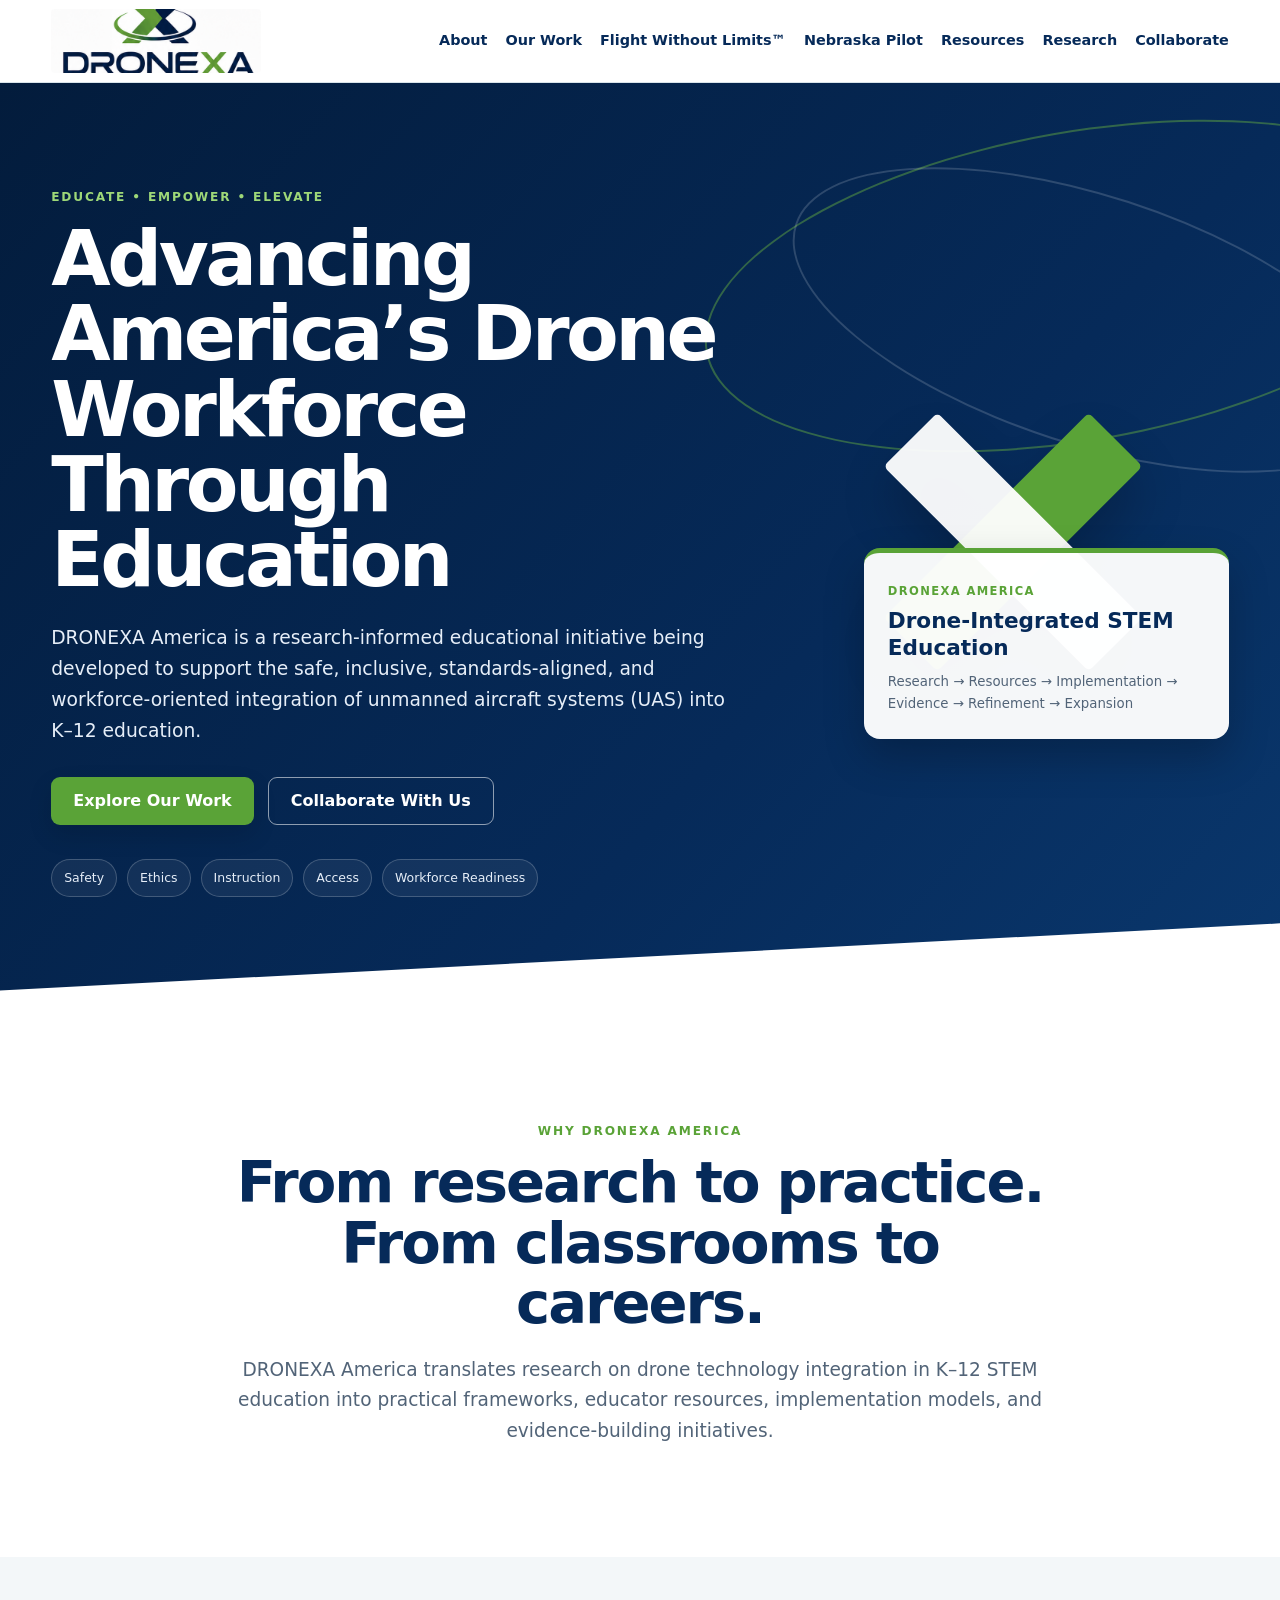
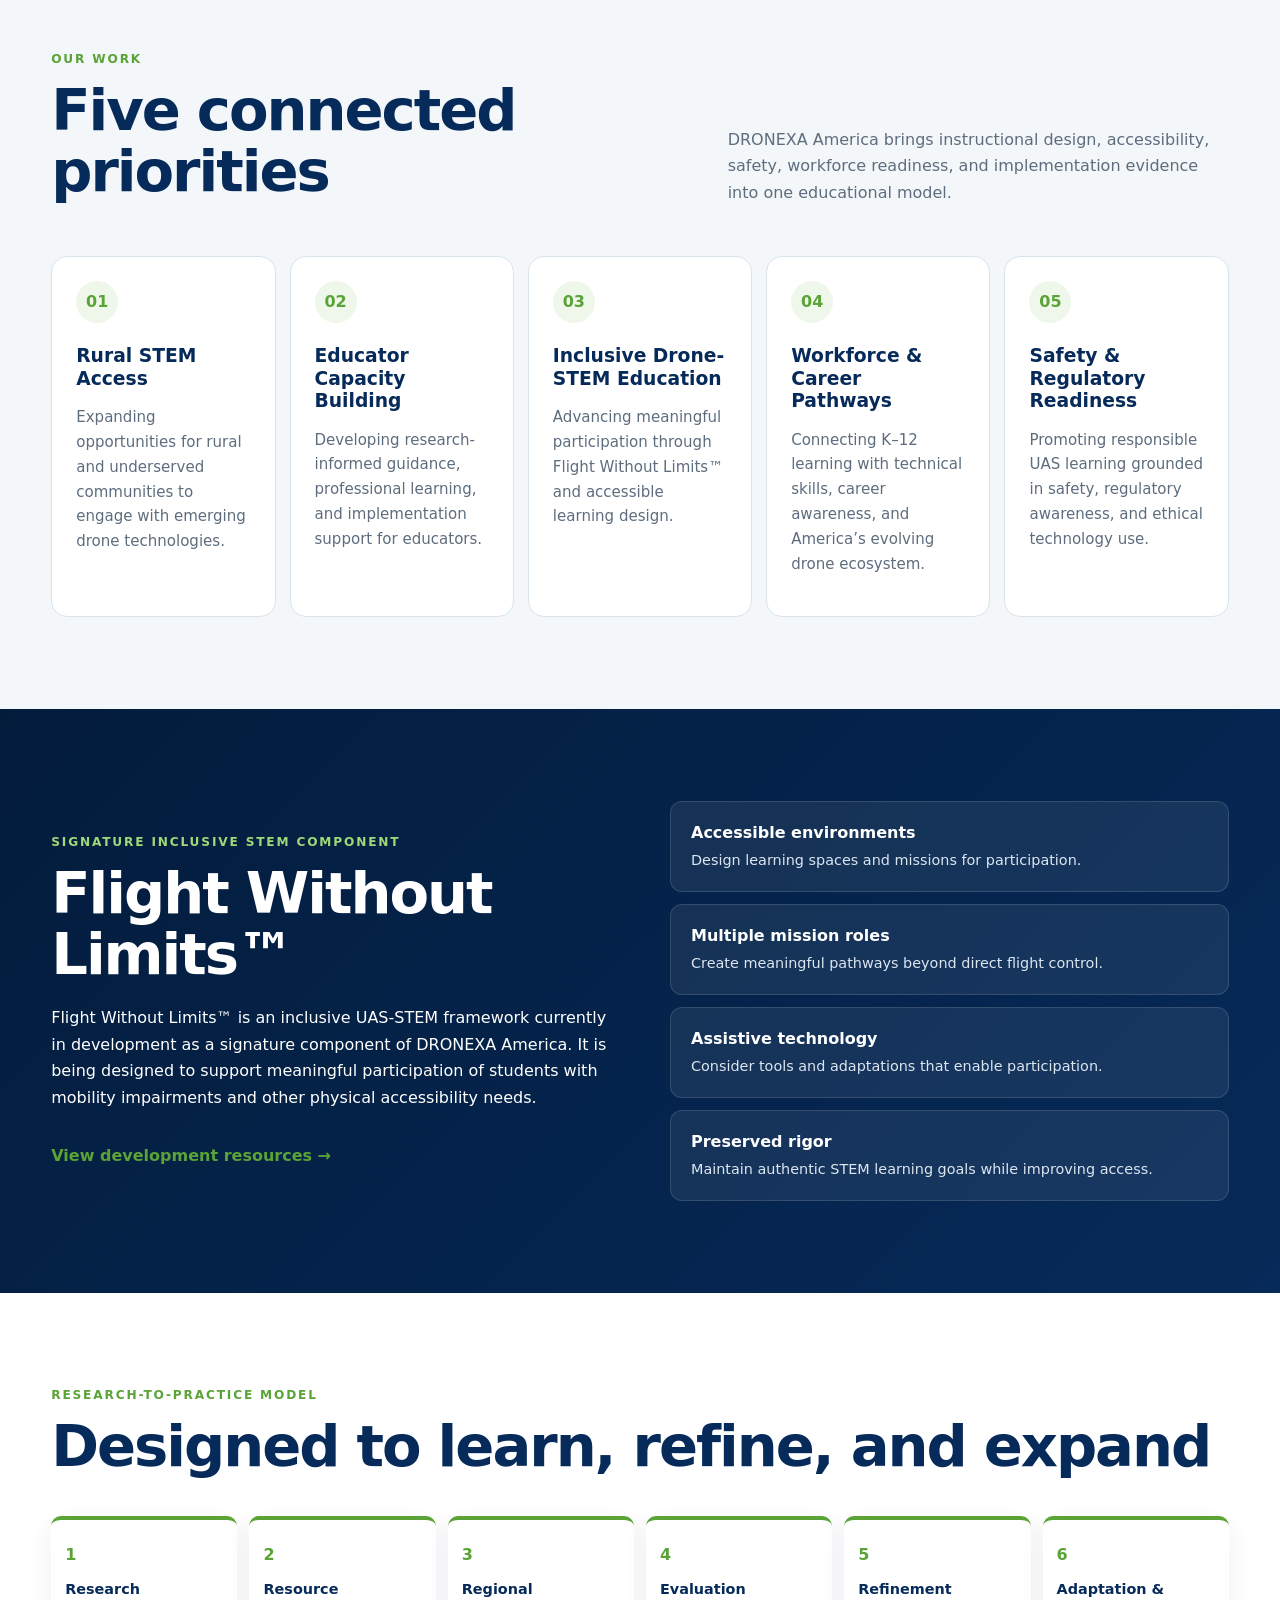
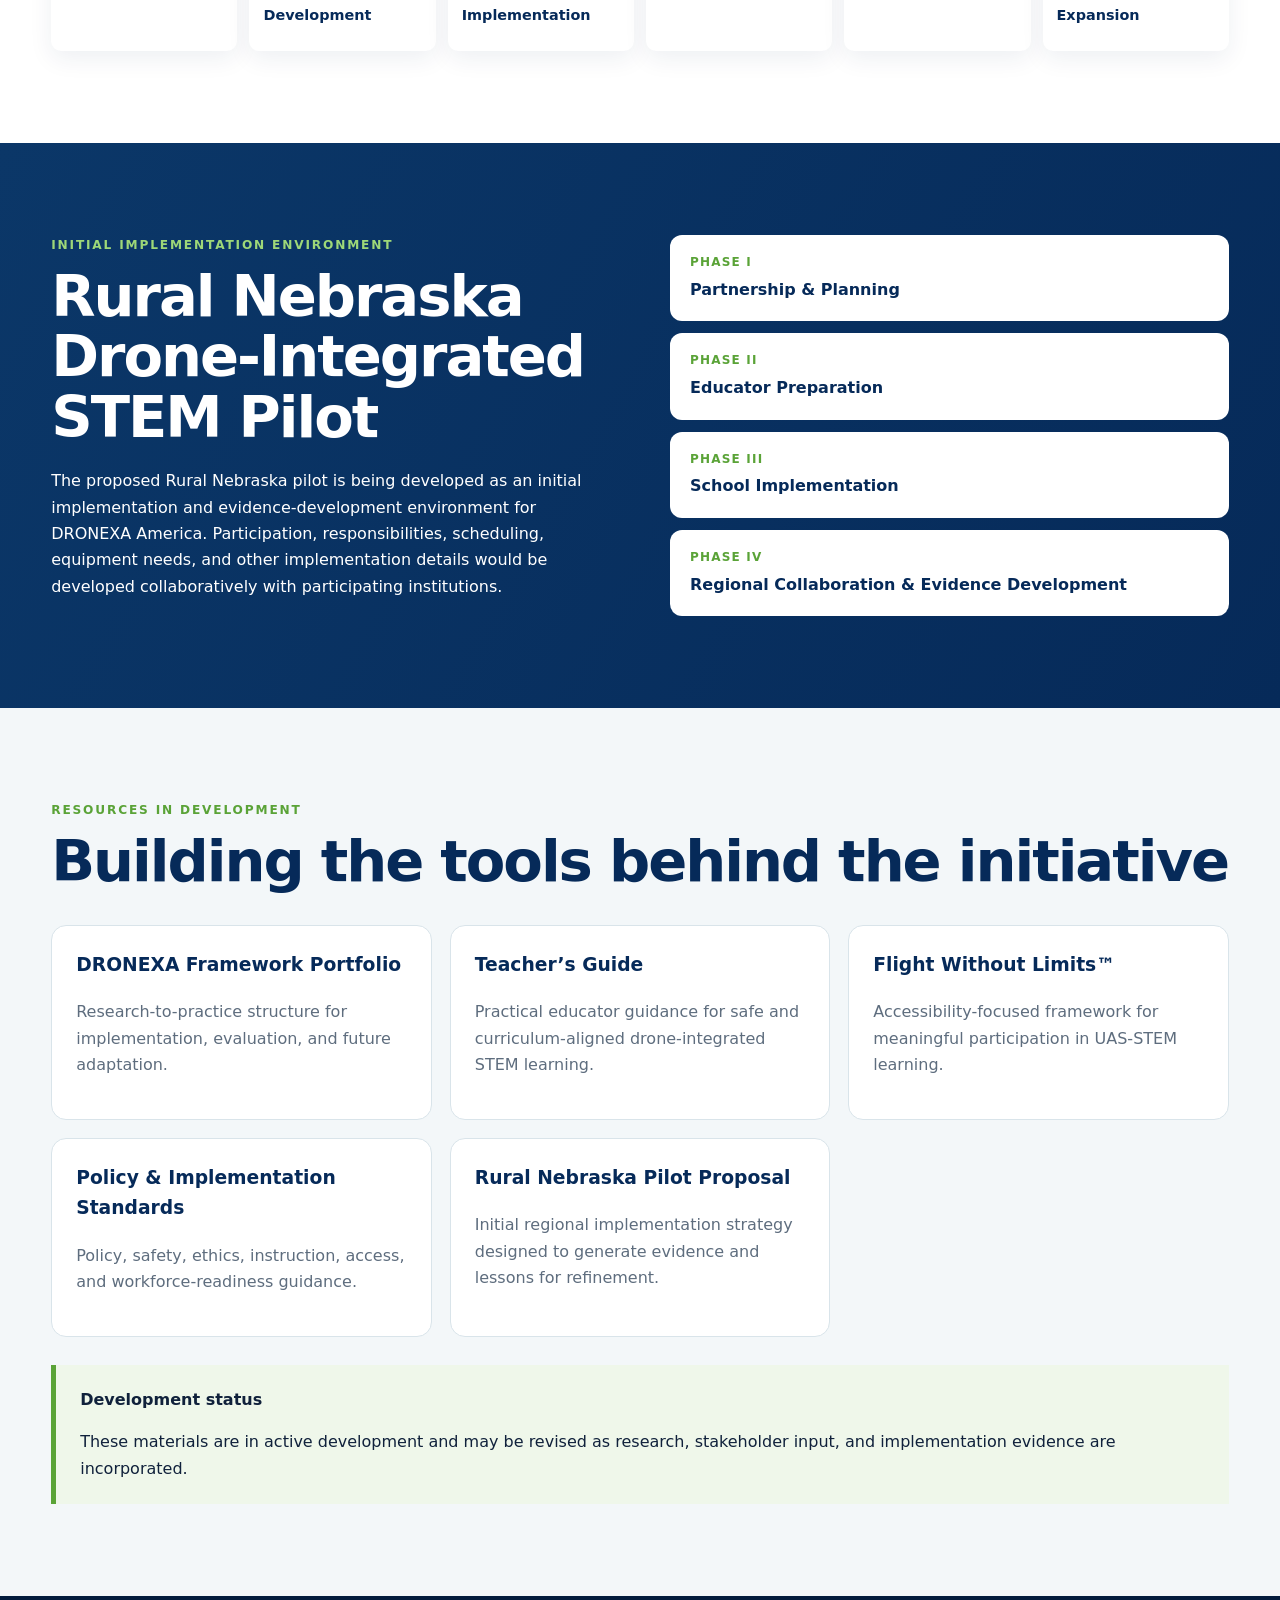
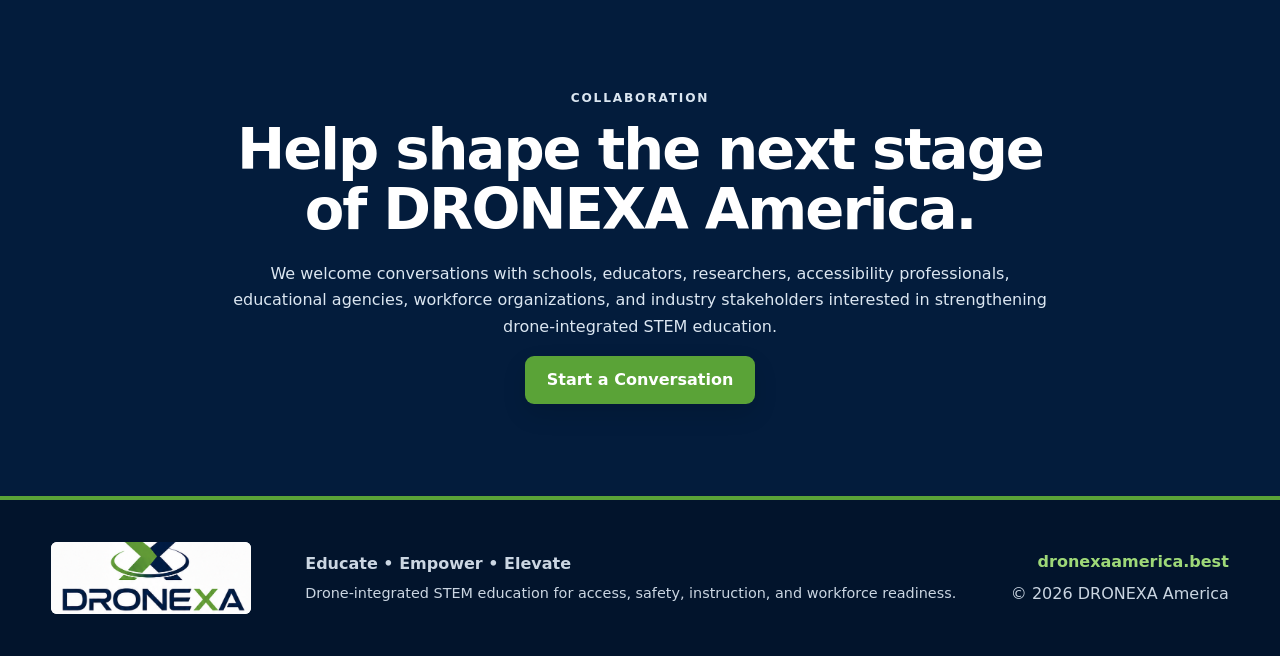
==== index.html @ 073898ad "Add files via upload" ====
<!doctype html>
<html lang="en">
<head>
  <meta charset="utf-8">
  <meta name="viewport" content="width=device-width, initial-scale=1">
  <title>DRONEXA America | Drone-Integrated STEM Education</title>
  <meta name="description" content="DRONEXA America is a research-informed educational initiative advancing safe, inclusive, standards-aligned and workforce-oriented drone integration in K–12 education.">
  <link rel="stylesheet" href="styles.css">
</head>
<body>
  <header class="site-header">
    <div class="container nav-wrap">
      <a class="brand" href="index.html" aria-label="DRONEXA America home">
        <img src="dronexa-logo.png" alt="DRONEXA America">
      </a>
      <button class="nav-toggle" aria-expanded="false" aria-controls="site-nav">Menu</button>
      <nav id="site-nav" class="site-nav" aria-label="Primary navigation">
        <a href="about.html">About</a>
        <a href="our-work.html">Our Work</a>
        <a href="flight-without-limits.html">Flight Without Limits™</a>
        <a href="rural-nebraska-pilot.html">Nebraska Pilot</a>
        <a href="resources.html">Resources</a>
        <a href="research.html">Research</a>
        <a href="#collaborate">Collaborate</a>
      </nav>
    </div>
  </header>

  <main>
    <section class="hero">
      <div class="hero-orbit orbit-one"></div>
      <div class="hero-orbit orbit-two"></div>
      <div class="container hero-grid">
        <div class="hero-copy">
          <p class="eyebrow">Educate • Empower • Elevate</p>
          <h1>Advancing America’s Drone Workforce Through Education</h1>
          <p class="lead">
            DRONEXA America is a research-informed educational initiative being developed to support
            the safe, inclusive, standards-aligned, and workforce-oriented integration of unmanned
            aircraft systems (UAS) into K–12 education.
          </p>
          <div class="actions">
            <a class="btn btn-primary" href="#work">Explore Our Work</a>
            <a class="btn btn-outline" href="#collaborate">Collaborate With Us</a>
          </div>
          <div class="hero-tags" aria-label="DRONEXA priorities">
            <span>Safety</span><span>Ethics</span><span>Instruction</span><span>Access</span><span>Workforce Readiness</span>
          </div>
        </div>
        <div class="hero-visual">
          <div class="x-mark" aria-hidden="true">
            <span class="x-green"></span>
            <span class="x-navy"></span>
          </div>
          <div class="hero-card">
            <span class="card-kicker">DRONEXA America</span>
            <strong>Drone-Integrated STEM Education</strong>
            <small>Research → Resources → Implementation → Evidence → Refinement → Expansion</small>
          </div>
        </div>
      </div>
      <div class="hero-cut"></div>
    </section>

    <section id="about" class="section intro">
      <div class="container narrow">
        <p class="eyebrow dark">Why DRONEXA America</p>
        <h2>From research to practice. From classrooms to careers.</h2>
        <p class="section-lead">
          DRONEXA America translates research on drone technology integration in K–12 STEM education
          into practical frameworks, educator resources, implementation models, and evidence-building initiatives.
        </p>
      </div>
    </section>

    <section id="work" class="section soft">
      <div class="container">
        <div class="section-head">
          <div>
            <p class="eyebrow dark">Our Work</p>
            <h2>Five connected priorities</h2>
          </div>
          <p>DRONEXA America brings instructional design, accessibility, safety, workforce readiness, and implementation evidence into one educational model.</p>
        </div>
        <div class="pillars">
          <article class="pillar"><span>01</span><h3>Rural STEM Access</h3><p>Expanding opportunities for rural and underserved communities to engage with emerging drone technologies.</p></article>
          <article class="pillar"><span>02</span><h3>Educator Capacity Building</h3><p>Developing research-informed guidance, professional learning, and implementation support for educators.</p></article>
          <article class="pillar"><span>03</span><h3>Inclusive Drone-STEM Education</h3><p>Advancing meaningful participation through Flight Without Limits™ and accessible learning design.</p></article>
          <article class="pillar"><span>04</span><h3>Workforce & Career Pathways</h3><p>Connecting K–12 learning with technical skills, career awareness, and America’s evolving drone ecosystem.</p></article>
          <article class="pillar"><span>05</span><h3>Safety & Regulatory Readiness</h3><p>Promoting responsible UAS learning grounded in safety, regulatory awareness, and ethical technology use.</p></article>
        </div>
      </div>
    </section>

    <section id="fwl" class="section fwl">
      <div class="container two-col">
        <div>
          <p class="eyebrow">Signature Inclusive STEM Component</p>
          <h2>Flight Without Limits™</h2>
          <p>
            Flight Without Limits™ is an inclusive UAS-STEM framework currently in development as a
            signature component of DRONEXA America. It is being designed to support meaningful participation
            of students with mobility impairments and other physical accessibility needs.
          </p>
          <a class="text-link" href="#resources">View development resources →</a>
        </div>
        <div class="fwl-panel">
          <div><b>Accessible environments</b><span>Design learning spaces and missions for participation.</span></div>
          <div><b>Multiple mission roles</b><span>Create meaningful pathways beyond direct flight control.</span></div>
          <div><b>Assistive technology</b><span>Consider tools and adaptations that enable participation.</span></div>
          <div><b>Preserved rigor</b><span>Maintain authentic STEM learning goals while improving access.</span></div>
        </div>
      </div>
    </section>

    <section id="research" class="section process">
      <div class="container">
        <p class="eyebrow dark">Research-to-Practice Model</p>
        <h2>Designed to learn, refine, and expand</h2>
        <div class="process-row">
          <div><span>1</span><b>Research</b></div>
          <div><span>2</span><b>Resource Development</b></div>
          <div><span>3</span><b>Regional Implementation</b></div>
          <div><span>4</span><b>Evaluation</b></div>
          <div><span>5</span><b>Refinement</b></div>
          <div><span>6</span><b>Adaptation & Expansion</b></div>
        </div>
      </div>
    </section>

    <section id="pilot" class="section pilot">
      <div class="container two-col">
        <div>
          <p class="eyebrow">Initial Implementation Environment</p>
          <h2>Rural Nebraska Drone-Integrated STEM Pilot</h2>
          <p>
            The proposed Rural Nebraska pilot is being developed as an initial implementation and evidence-development
            environment for DRONEXA America. Participation, responsibilities, scheduling, equipment needs, and other
            implementation details would be developed collaboratively with participating institutions.
          </p>
        </div>
        <ol class="phase-list">
          <li><span>Phase I</span>Partnership & Planning</li>
          <li><span>Phase II</span>Educator Preparation</li>
          <li><span>Phase III</span>School Implementation</li>
          <li><span>Phase IV</span>Regional Collaboration & Evidence Development</li>
        </ol>
      </div>
    </section>

    <section id="resources" class="section soft">
      <div class="container">
        <p class="eyebrow dark">Resources in Development</p>
        <h2>Building the tools behind the initiative</h2>
        <div class="resource-grid">
          <article><h3>DRONEXA Framework Portfolio</h3><p>Research-to-practice structure for implementation, evaluation, and future adaptation.</p></article>
          <article><h3>Teacher’s Guide</h3><p>Practical educator guidance for safe and curriculum-aligned drone-integrated STEM learning.</p></article>
          <article><h3>Flight Without Limits™</h3><p>Accessibility-focused framework for meaningful participation in UAS-STEM learning.</p></article>
          <article><h3>Policy & Implementation Standards</h3><p>Policy, safety, ethics, instruction, access, and workforce-readiness guidance.</p></article>
          <article><h3>Rural Nebraska Pilot Proposal</h3><p>Initial regional implementation strategy designed to generate evidence and lessons for refinement.</p></article>
        </div>
        <div class="notice">
          <strong>Development status</strong>
          <p>These materials are in active development and may be revised as research, stakeholder input, and implementation evidence are incorporated.</p>
        </div>
      </div>
    </section>

    <section id="collaborate" class="section collaborate">
      <div class="container narrow">
        <p class="eyebrow">Collaboration</p>
        <h2>Help shape the next stage of DRONEXA America.</h2>
        <p>
          We welcome conversations with schools, educators, researchers, accessibility professionals,
          educational agencies, workforce organizations, and industry stakeholders interested in strengthening
          drone-integrated STEM education.
        </p>
        <a class="btn btn-primary" href="mailto:contact@dronexaamerica.best">Start a Conversation</a>
      </div>
    </section>
  </main>

  <footer class="site-footer">
    <div class="container footer-grid">
      <div class="footer-brand">
        <img src="dronexa-logo.png" alt="DRONEXA America">
      </div>
      <div>
        <strong>Educate • Empower • Elevate</strong>
        <p>Drone-integrated STEM education for access, safety, instruction, and workforce readiness.</p>
      </div>
      <div class="footer-right">
        <a href="https://dronexaamerica.best">dronexaamerica.best</a>
        <span>© <span id="year"></span> DRONEXA America</span>
      </div>
    </div>
  </footer>

  <script src="script.js"></script>
</body>
</html>
---- styles.css ----
:root{
  --navy:#062a59;
  --navy-deep:#031c3c;
  --green:#5aa337;
  --green-bright:#69b23e;
  --white:#ffffff;
  --ink:#10213b;
  --muted:#f3f7f9;
  --soft-green:#eff7ea;
  --line:#d9e4ea;
}
*{box-sizing:border-box}
html{scroll-behavior:smooth}
body{margin:0;font-family:Inter,ui-sans-serif,system-ui,-apple-system,BlinkMacSystemFont,"Segoe UI",sans-serif;color:var(--ink);background:#fff;line-height:1.65}
img{max-width:100%;display:block}
a{color:inherit}
.container{width:min(1180px,92%);margin-inline:auto}
.narrow{width:min(820px,92%)}
.site-header{position:sticky;top:0;z-index:30;background:rgba(255,255,255,.96);border-bottom:1px solid var(--line);backdrop-filter:blur(14px)}
.nav-wrap{min-height:82px;display:flex;align-items:center;justify-content:space-between;gap:28px}
.brand img{width:210px;height:64px;object-fit:cover;object-position:50% 48%;border-radius:4px}
.site-nav{display:flex;align-items:center;gap:18px}
.site-nav a{text-decoration:none;font-weight:750;font-size:.9rem;color:var(--navy)}
.site-nav a:hover{color:var(--green)}
.nav-toggle{display:none}
.hero{position:relative;overflow:hidden;background:linear-gradient(132deg,var(--navy-deep),var(--navy) 62%,#0a386e);color:#fff;padding:104px 0 132px}
.hero-grid{display:grid;grid-template-columns:1.22fr .78fr;gap:70px;align-items:center;position:relative;z-index:3}
.hero h1{font-size:clamp(3rem,6vw,5.65rem);line-height:.98;letter-spacing:-.045em;margin:14px 0 26px;max-width:880px}
.lead{font-size:1.17rem;max-width:790px;color:#e6eef8}
.eyebrow{text-transform:uppercase;letter-spacing:.15em;font-size:.76rem;font-weight:900;color:#9ed878;margin:0 0 12px}
.eyebrow.dark{color:var(--green)}
.actions{display:flex;flex-wrap:wrap;gap:14px;margin-top:30px}
.btn{display:inline-flex;align-items:center;justify-content:center;min-height:48px;padding:0 22px;border-radius:9px;text-decoration:none;font-weight:850}
.btn-primary{background:var(--green);color:#fff;box-shadow:0 10px 24px rgba(0,0,0,.12)}
.btn-primary:hover{background:var(--green-bright)}
.btn-outline{border:1px solid rgba(255,255,255,.55);color:#fff}
.hero-tags{display:flex;gap:10px;flex-wrap:wrap;margin-top:34px}
.hero-tags span{border:1px solid rgba(255,255,255,.2);background:rgba(255,255,255,.06);border-radius:999px;padding:8px 12px;font-size:.78rem;color:#e6eef8}
.hero-visual{min-height:430px;display:grid;place-items:center;position:relative}
.x-mark{width:280px;height:280px;position:relative;filter:drop-shadow(0 28px 24px rgba(0,0,0,.2))}
.x-mark span{position:absolute;left:50%;top:50%;width:76px;height:290px;border-radius:5px;transform-origin:center}
.x-green{background:var(--green);transform:translate(-50%,-50%) rotate(45deg)}
.x-navy{background:#fff;opacity:.95;transform:translate(-50%,-50%) rotate(-45deg)}
.hero-card{position:absolute;bottom:18px;right:0;width:min(365px,90%);padding:24px;border-radius:16px;background:rgba(255,255,255,.96);color:var(--navy);box-shadow:0 18px 40px rgba(0,0,0,.22);border-top:5px solid var(--green)}
.hero-card strong{display:block;font-size:1.35rem;line-height:1.25;margin:5px 0 9px}
.hero-card small{display:block;color:#526478}
.card-kicker{font-size:.72rem;text-transform:uppercase;letter-spacing:.12em;font-weight:900;color:var(--green)}
.hero-orbit{position:absolute;border:2px solid rgba(105,178,62,.45);border-radius:50%;z-index:1}
.orbit-one{width:760px;height:310px;right:-180px;top:48px;transform:rotate(-10deg)}
.orbit-two{width:620px;height:250px;right:-120px;top:112px;transform:rotate(18deg);border-color:rgba(255,255,255,.16)}
.hero-cut{position:absolute;left:-5%;right:-5%;bottom:-78px;height:150px;background:#fff;transform:rotate(-3deg);z-index:2}
.section{padding:92px 0}
.intro{text-align:center}
.section h2{font-size:clamp(2.2rem,4.5vw,3.7rem);line-height:1.05;letter-spacing:-.035em;color:var(--navy);margin:10px 0 20px}
.section-lead{font-size:1.16rem;color:#526478}
.soft{background:var(--muted)}
.section-head{display:grid;grid-template-columns:1fr .8fr;gap:50px;align-items:end;margin-bottom:34px}
.section-head p:last-child{color:#5e6d7e}
.pillars{display:grid;grid-template-columns:repeat(5,1fr);gap:14px}
.pillar{background:#fff;border:1px solid var(--line);border-radius:16px;padding:24px;min-height:300px}
.pillar span{display:inline-grid;place-items:center;width:42px;height:42px;border-radius:50%;background:var(--soft-green);color:var(--green);font-weight:900}
.pillar h3{color:var(--navy);line-height:1.2;margin:22px 0 10px}
.pillar p{font-size:.94rem;color:#5e6d7e}
.fwl{background:linear-gradient(135deg,var(--navy-deep),var(--navy));color:#fff}
.fwl h2,.pilot h2,.collaborate h2{color:#fff}
.two-col{display:grid;grid-template-columns:1fr 1fr;gap:60px;align-items:center}
.text-link{color:#9ed878;font-weight:850;text-decoration:none}
.fwl-panel{display:grid;gap:12px}
.fwl-panel div{padding:18px 20px;background:rgba(255,255,255,.07);border:1px solid rgba(255,255,255,.13);border-radius:12px}
.fwl-panel b,.fwl-panel span{display:block}
.fwl-panel span{font-size:.9rem;color:#dbe6f1;margin-top:3px}
.process-row{display:grid;grid-template-columns:repeat(6,1fr);gap:12px;margin-top:38px}
.process-row div{position:relative;padding:22px 14px;border-top:4px solid var(--green);background:#fff;border-radius:10px;box-shadow:0 8px 24px rgba(6,42,89,.07)}
.process-row span{display:block;color:var(--green);font-weight:900;margin-bottom:8px}
.process-row b{font-size:.9rem;color:var(--navy)}
.pilot{background:linear-gradient(120deg,#0b3768,#062a59);color:#fff}
.phase-list{margin:0;padding:0;list-style:none;display:grid;gap:12px}
.phase-list li{background:#fff;color:var(--navy);border-radius:12px;padding:18px 20px;font-weight:800}
.phase-list span{display:block;color:var(--green);font-size:.75rem;text-transform:uppercase;letter-spacing:.1em;margin-bottom:4px}
.resource-grid{display:grid;grid-template-columns:repeat(3,1fr);gap:18px;margin-top:32px}
.resource-grid article{background:#fff;border:1px solid var(--line);border-radius:15px;padding:24px}
.resource-grid h3{color:var(--navy);margin-top:0}
.resource-grid p{color:#5e6d7e}
.notice{margin-top:28px;padding:22px 24px;border-left:5px solid var(--green);background:var(--soft-green)}
.notice p{margin-bottom:0}
.collaborate{text-align:center;background:var(--navy-deep);color:#fff}
.collaborate p{color:#dbe6f1}
.site-footer{padding:42px 0;background:#02142c;color:#cbd6e2;border-top:4px solid var(--green)}
.footer-grid{display:grid;grid-template-columns:220px 1fr auto;gap:34px;align-items:center}
.footer-brand img{width:200px;height:72px;object-fit:cover;object-position:50% 48%;background:#fff;border-radius:6px}
.footer-grid p{margin:5px 0 0;font-size:.9rem}
.footer-right{display:flex;flex-direction:column;gap:5px;text-align:right}
.footer-right a{color:#9ed878;font-weight:800;text-decoration:none}
@media (max-width:1000px){
  .pillars{grid-template-columns:repeat(2,1fr)}
  .process-row{grid-template-columns:repeat(3,1fr)}
  .resource-grid{grid-template-columns:repeat(2,1fr)}
  .site-nav{gap:12px}
  .site-nav a{font-size:.82rem}
}
@media (max-width:850px){
  .nav-toggle{display:block;background:transparent;border:1px solid var(--line);border-radius:8px;padding:9px 12px;font-weight:800;color:var(--navy)}
  .site-nav{display:none;position:absolute;left:0;right:0;top:82px;background:#fff;padding:20px 4%;flex-direction:column;align-items:flex-start;border-bottom:1px solid var(--line)}
  .site-nav.open{display:flex}
  .hero-grid,.two-col,.section-head{grid-template-columns:1fr}
  .hero-visual{min-height:320px}
  .hero{padding-top:72px}
  .footer-grid{grid-template-columns:1fr;text-align:left}
  .footer-right{text-align:left}
}
@media (max-width:600px){
  .brand img{width:170px;height:54px}
  .hero h1{font-size:2.9rem}
  .pillars,.resource-grid,.process-row{grid-template-columns:1fr}
  .hero-tags span{font-size:.72rem}
  .section{padding:70px 0}
}

.about-hero{padding-top:92px;padding-bottom:120px}
.about-hero .narrow{position:relative;z-index:3}
.about-hero h1{max-width:980px}
[aria-current="page"]{color:var(--green)!important}
.two-card-grid{grid-template-columns:repeat(2,1fr)}
@media (max-width:700px){.two-card-grid{grid-template-columns:1fr}}

.work-grid{display:grid;grid-template-columns:repeat(2,1fr);gap:20px;margin-top:34px}
.work-card{background:#fff;border:1px solid var(--line);border-radius:16px;padding:28px;position:relative;overflow:hidden}
.work-card::after{content:"";position:absolute;right:-30px;bottom:-45px;width:120px;height:120px;border:18px solid var(--soft-green);border-radius:50%}
.work-number{display:inline-grid;place-items:center;width:44px;height:44px;border-radius:50%;background:var(--navy);color:#fff;font-weight:900;position:relative;z-index:1}
.work-card h3{color:var(--navy);font-size:1.28rem;margin:20px 0 10px;position:relative;z-index:1}
.work-card p{color:#5e6d7e;position:relative;z-index:1}
.status-label{font-size:.78rem;font-weight:850;color:var(--green)!important;text-transform:uppercase;letter-spacing:.06em;margin-top:18px}
@media (max-width:760px){.work-grid{grid-template-columns:1fr}}

.principle-grid{display:grid;grid-template-columns:repeat(4,1fr);gap:16px;margin-top:34px}
.principle-grid article{background:#fff;border:1px solid var(--line);border-radius:15px;padding:23px}
.principle-grid span,.evaluation-grid span{display:inline-grid;place-items:center;width:40px;height:40px;border-radius:50%;background:var(--soft-green);color:var(--green);font-weight:900}
.principle-grid h3,.evaluation-grid h3{color:var(--navy);margin:18px 0 8px;line-height:1.2}
.principle-grid p,.evaluation-grid p{color:#5e6d7e;font-size:.92rem}
.role-grid{display:grid;grid-template-columns:repeat(3,1fr);gap:12px;margin-top:30px}
.role-grid div{padding:18px;border:1px solid var(--line);border-radius:12px;background:#fff;font-weight:800;color:var(--navy);text-align:center}
.access-grid{display:grid;grid-template-columns:repeat(4,1fr);gap:14px;margin-top:30px}
.access-grid article{padding:22px;border:1px solid rgba(255,255,255,.14);background:rgba(255,255,255,.07);border-radius:14px}
.access-grid h3{margin-top:0;color:#fff;font-size:1.05rem}
.access-grid p{color:#dbe6f1;font-size:.9rem}
.implementation-flow{display:grid;grid-template-columns:repeat(7,1fr);gap:10px;margin-top:32px}
.implementation-flow div{padding:18px 12px;background:#fff;border-radius:12px;border-top:4px solid var(--green);box-shadow:0 8px 22px rgba(6,42,89,.06)}
.implementation-flow span{display:block;color:var(--green);font-weight:900;margin-bottom:8px}
.implementation-flow b{font-size:.82rem;color:var(--navy)}
.light-panel div{background:#fff!important;border:1px solid var(--line)!important}
.light-panel b{color:var(--navy)}
.light-panel span{color:#5e6d7e}
.mission-cycle{display:flex;flex-wrap:wrap;gap:10px;margin-top:30px}
.mission-cycle span{padding:12px 16px;border-radius:999px;background:#fff;border:1px solid var(--line);font-weight:800;color:var(--navy)}
.evaluation-grid{display:grid;grid-template-columns:repeat(3,1fr);gap:16px;margin-top:30px}
.evaluation-grid article{padding:24px;background:#fff;border:1px solid var(--line);border-radius:14px}
@media (max-width:1050px){
  .principle-grid,.access-grid{grid-template-columns:repeat(2,1fr)}
  .implementation-flow{grid-template-columns:repeat(4,1fr)}
}
@media (max-width:700px){
  .principle-grid,.access-grid,.role-grid,.evaluation-grid,.implementation-flow{grid-template-columns:1fr}
}

.pilot-phase-grid{display:grid;grid-template-columns:repeat(4,1fr);gap:16px;margin-top:32px}
.pilot-phase-grid article{background:rgba(255,255,255,.08);border:1px solid rgba(255,255,255,.15);border-radius:15px;padding:24px}
.pilot-phase-grid span{display:inline-block;color:#a7d57c;font-weight:900;text-transform:uppercase;letter-spacing:.06em;font-size:.78rem}
.pilot-phase-grid h3{color:#fff;margin:14px 0 9px}
.pilot-phase-grid p{color:#dbe6f1;font-size:.92rem}
.capacity-grid{display:grid;grid-template-columns:repeat(4,1fr);gap:16px;margin-top:30px}
.capacity-grid article{background:#fff;border:1px solid var(--line);border-radius:14px;padding:24px;border-top:4px solid var(--green)}
.capacity-grid h3{color:var(--navy);margin-top:0}
.capacity-grid p{color:#5e6d7e;font-size:.92rem}
@media (max-width:950px){.pilot-phase-grid,.capacity-grid{grid-template-columns:repeat(2,1fr)}}
@media (max-width:650px){.pilot-phase-grid,.capacity-grid{grid-template-columns:1fr}}

.resource-library-grid{display:grid;grid-template-columns:repeat(2,1fr);gap:18px;margin-top:32px}
.resource-library-card{background:#fff;border:1px solid var(--line);border-radius:16px;padding:28px;position:relative}
.resource-library-card.featured-resource{border-top:5px solid var(--green)}
.resource-type{display:inline-block;font-size:.72rem;font-weight:900;text-transform:uppercase;letter-spacing:.07em;color:var(--green);margin-bottom:14px}
.resource-library-card h3{color:var(--navy);font-size:1.25rem;margin:0 0 11px}
.resource-library-card p{color:#5e6d7e}
.resource-meta{display:flex;gap:10px;align-items:center;border-top:1px solid var(--line);padding-top:15px;margin-top:18px;font-size:.82rem}
.resource-meta b{color:var(--navy)}
.resource-meta span{color:var(--green);font-weight:800}
.text-link{display:inline-block;margin-top:16px;color:var(--green);font-weight:850;text-decoration:none}
.text-link:hover{text-decoration:underline}
@media (max-width:760px){.resource-library-grid{grid-template-columns:1fr}}

.research-question-grid{display:grid;grid-template-columns:repeat(3,1fr);gap:16px;margin-top:32px}
.research-question-grid article,.foundation-grid article{background:#fff;border:1px solid var(--line);border-radius:15px;padding:24px}
.research-question-grid span{display:inline-grid;place-items:center;width:40px;height:40px;border-radius:50%;background:var(--soft-green);color:var(--green);font-weight:900}
.research-question-grid h3,.foundation-grid h3{color:var(--navy);margin:17px 0 8px}
.research-question-grid p,.foundation-grid p{color:#5e6d7e;font-size:.92rem}
.research-translation{display:grid;grid-template-columns:1fr auto 1fr auto 1fr;gap:16px;align-items:stretch;margin-top:32px}
.research-translation article{background:#fff;border:1px solid var(--line);border-radius:15px;padding:26px}
.research-translation b{color:var(--navy);font-size:1.08rem}
.research-translation p{color:#5e6d7e}
.translation-arrow{display:grid;place-items:center;color:var(--green);font-size:2rem;font-weight:900}
.foundation-grid{display:grid;grid-template-columns:repeat(3,1fr);gap:16px;margin-top:30px}
@media (max-width:850px){
 .research-question-grid,.foundation-grid{grid-template-columns:repeat(2,1fr)}
 .research-translation{grid-template-columns:1fr}
 .translation-arrow{transform:rotate(90deg)}
}
@media (max-width:600px){.research-question-grid,.foundation-grid{grid-template-columns:1fr}}
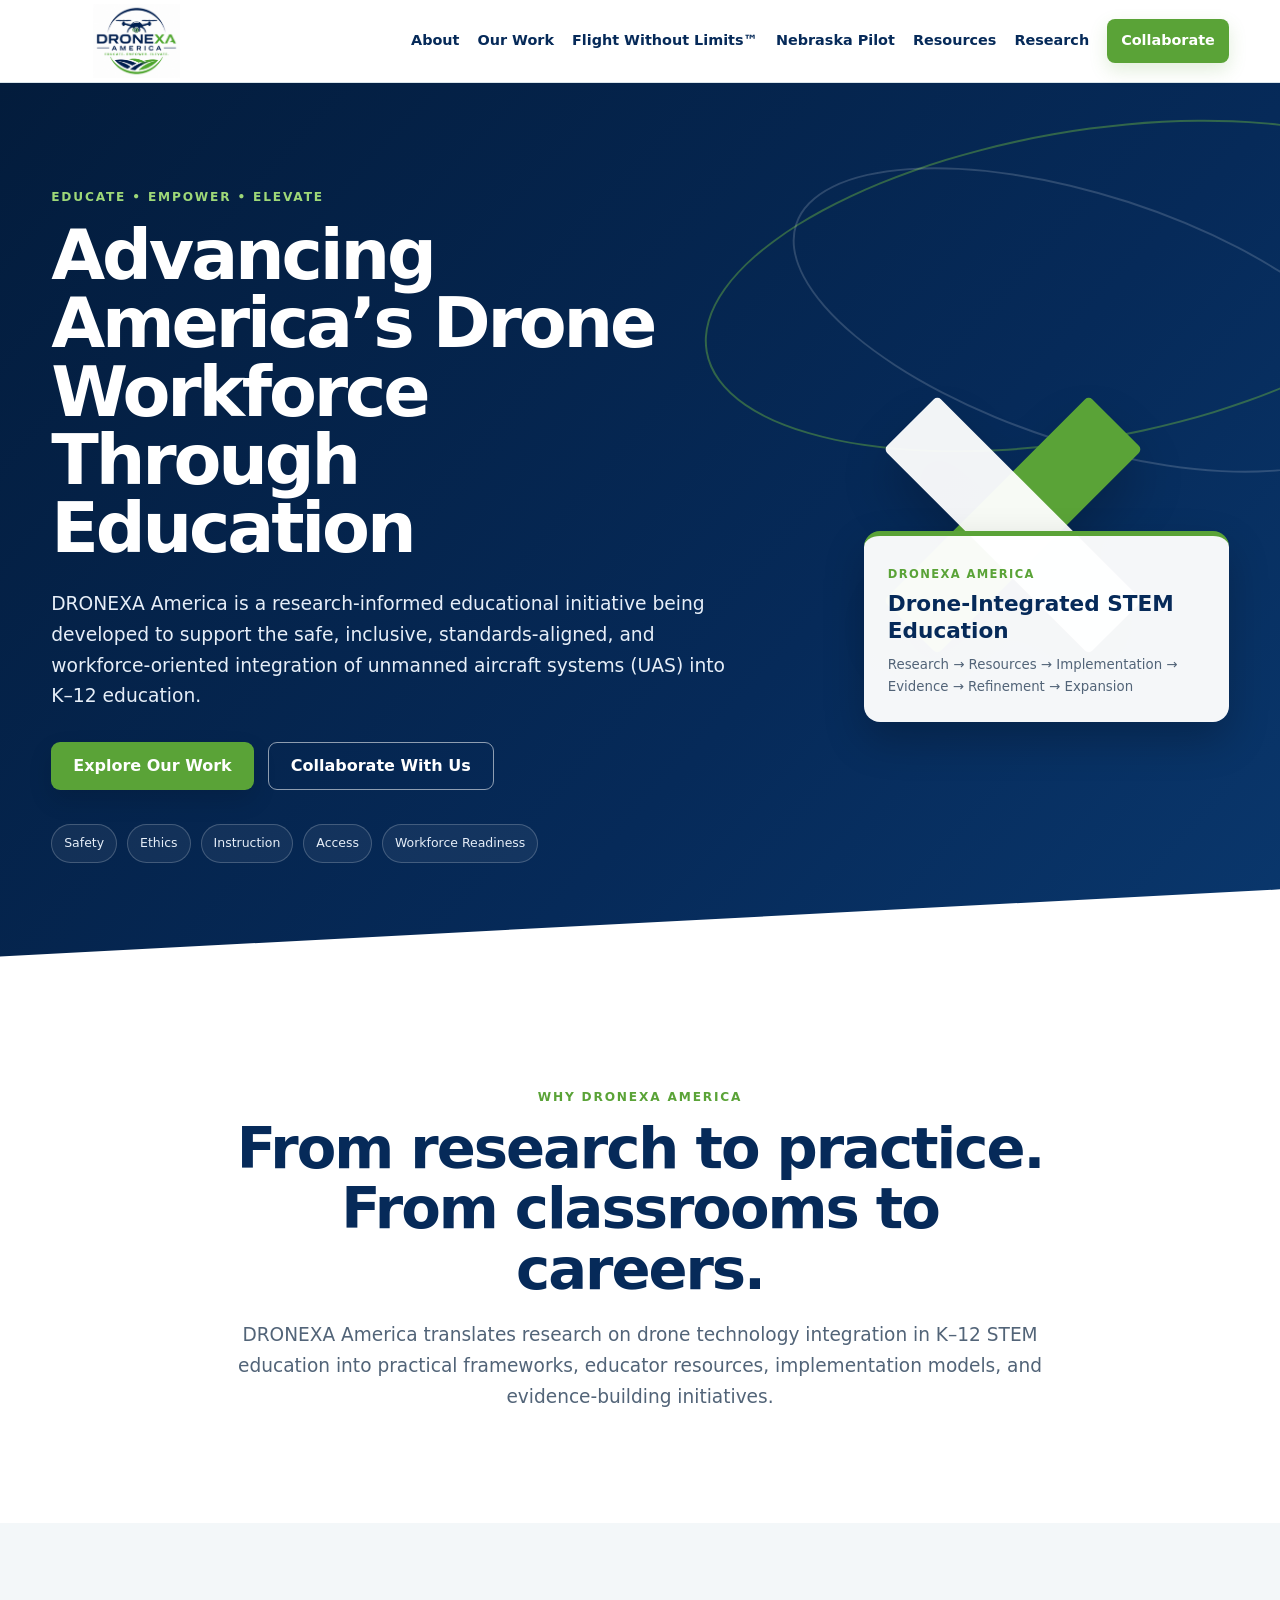
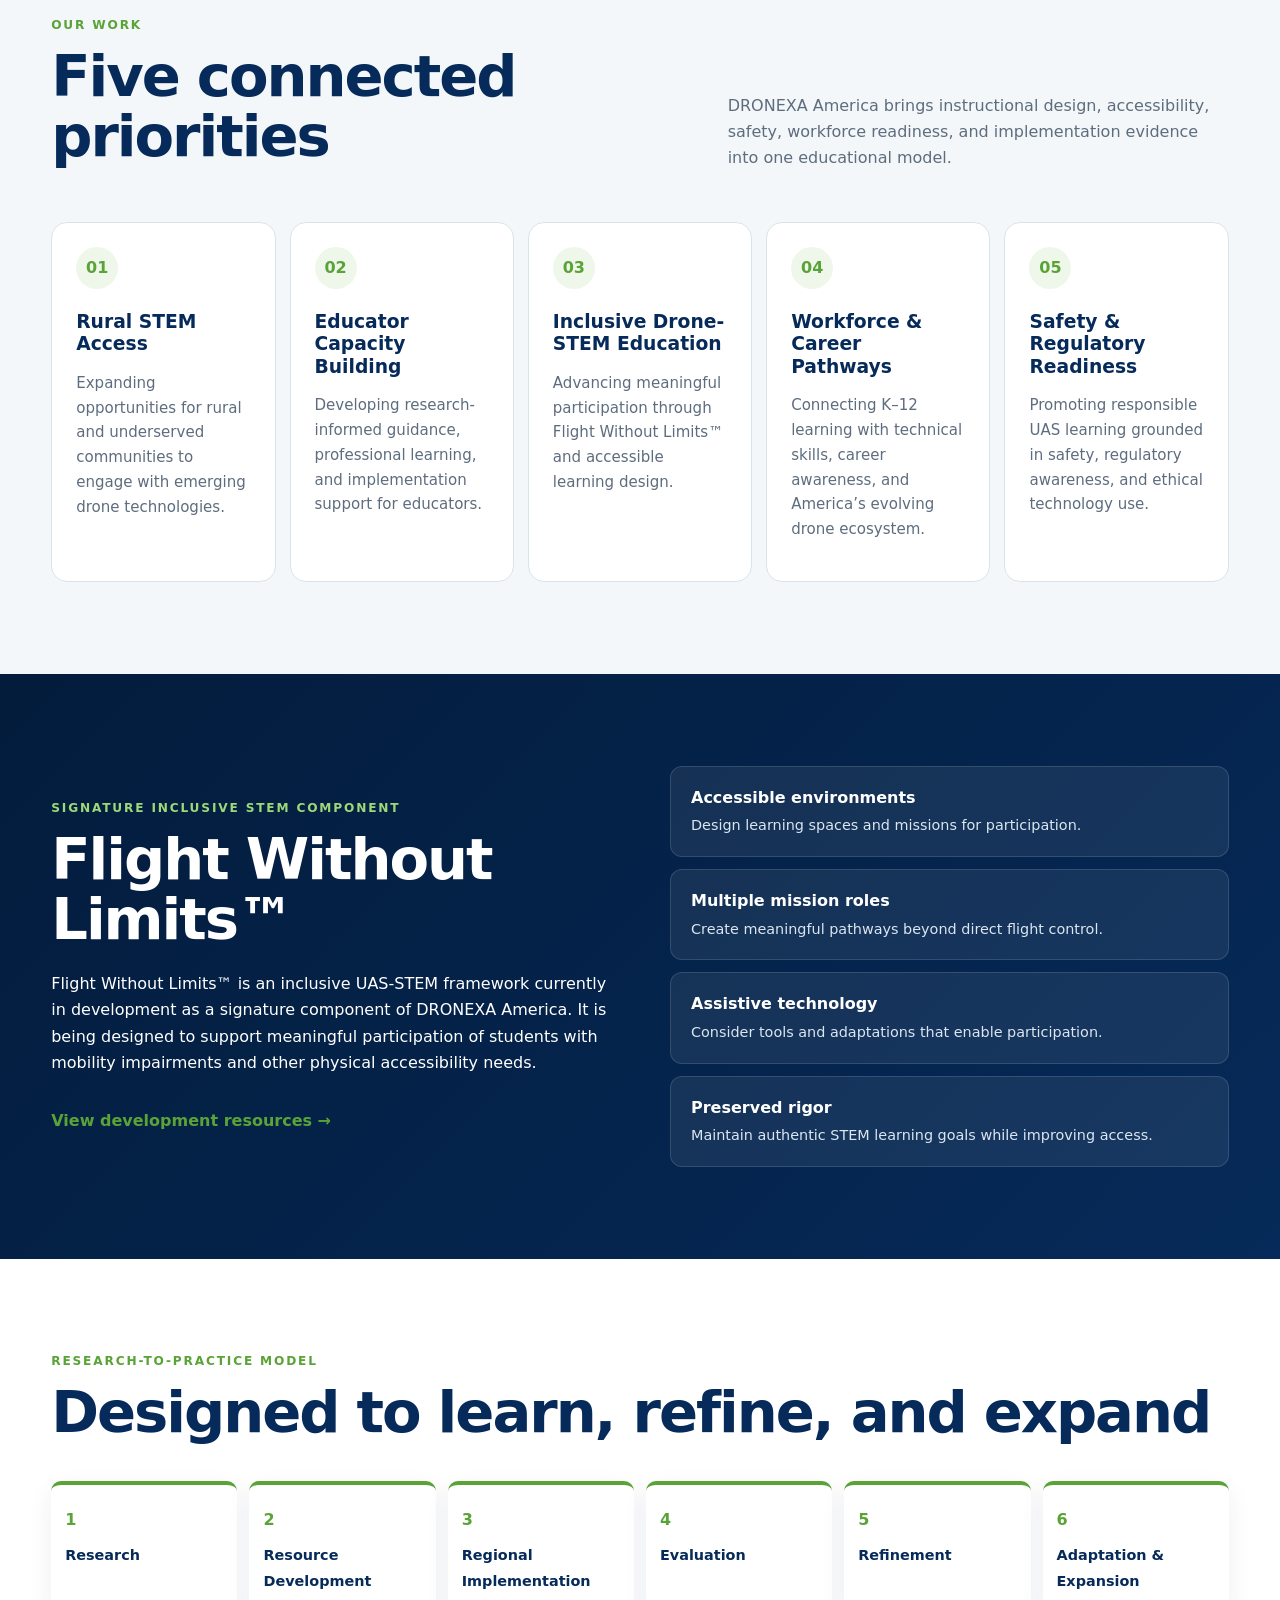
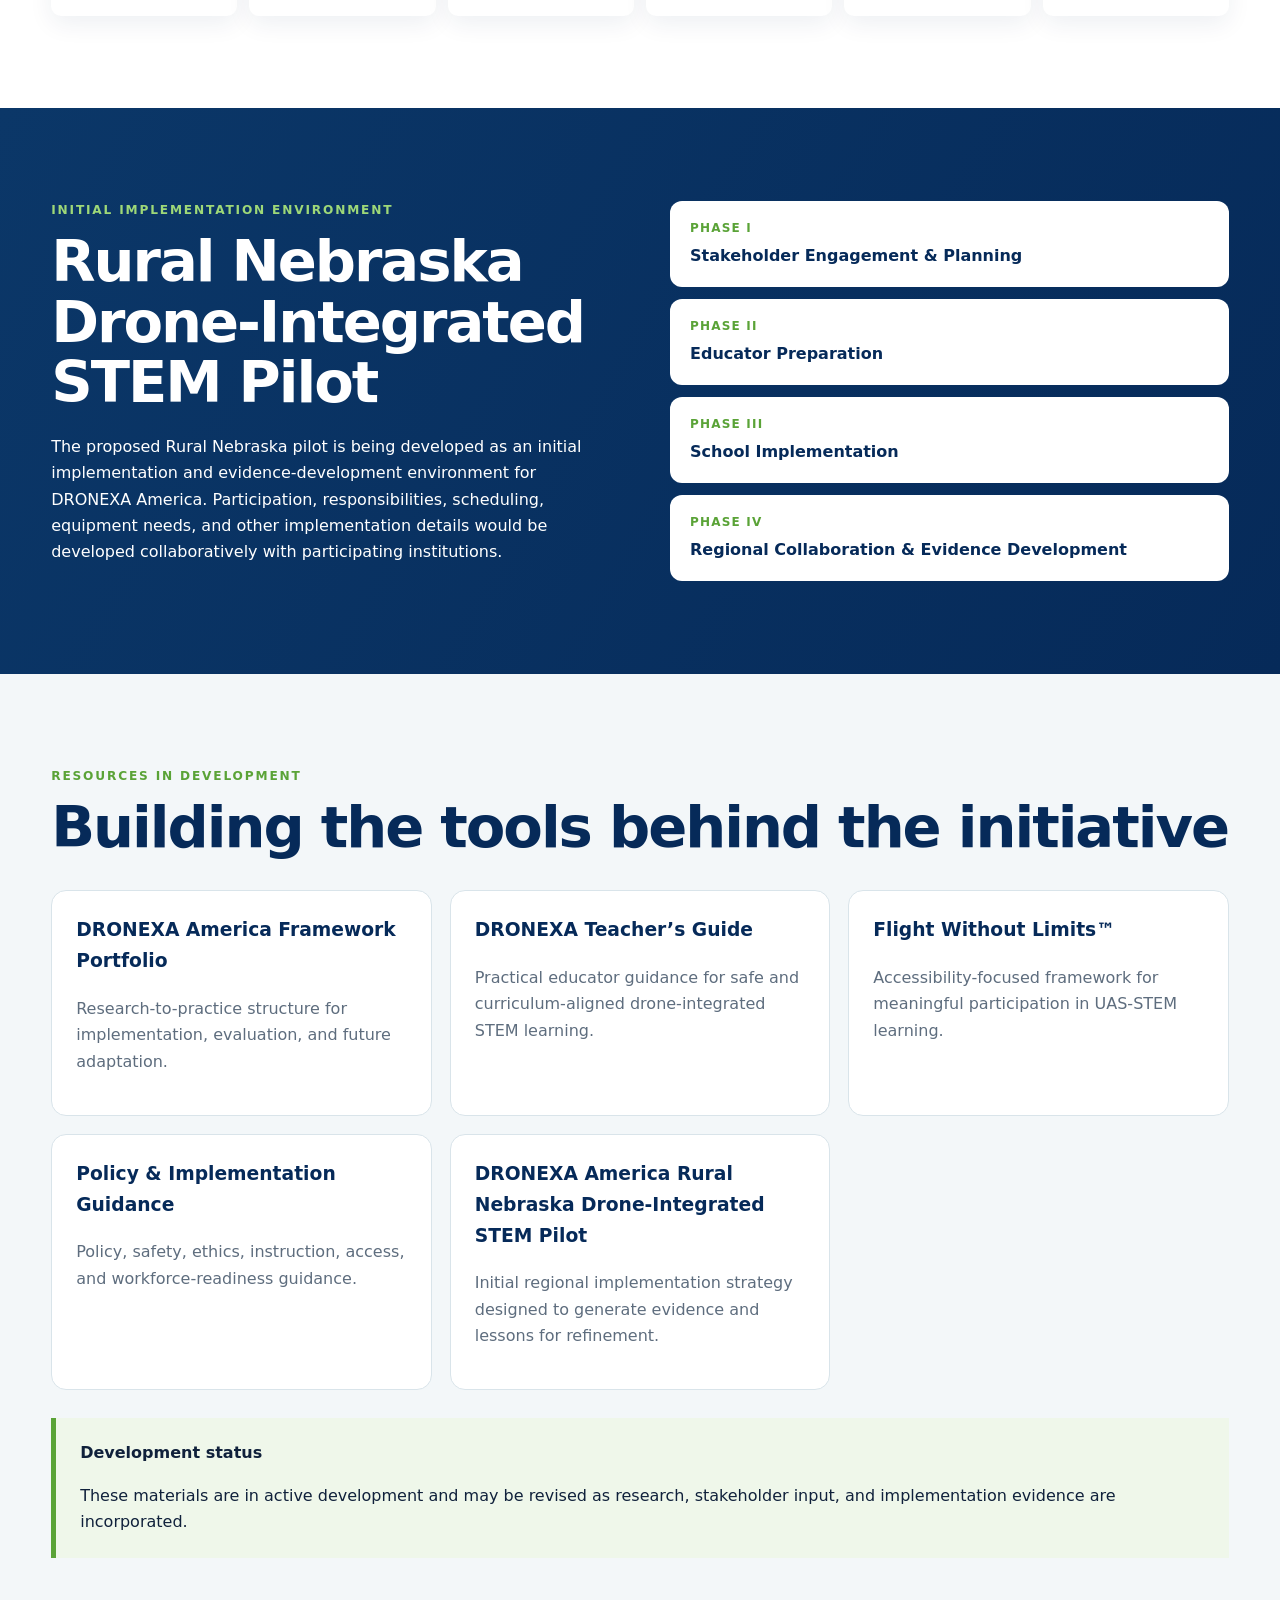
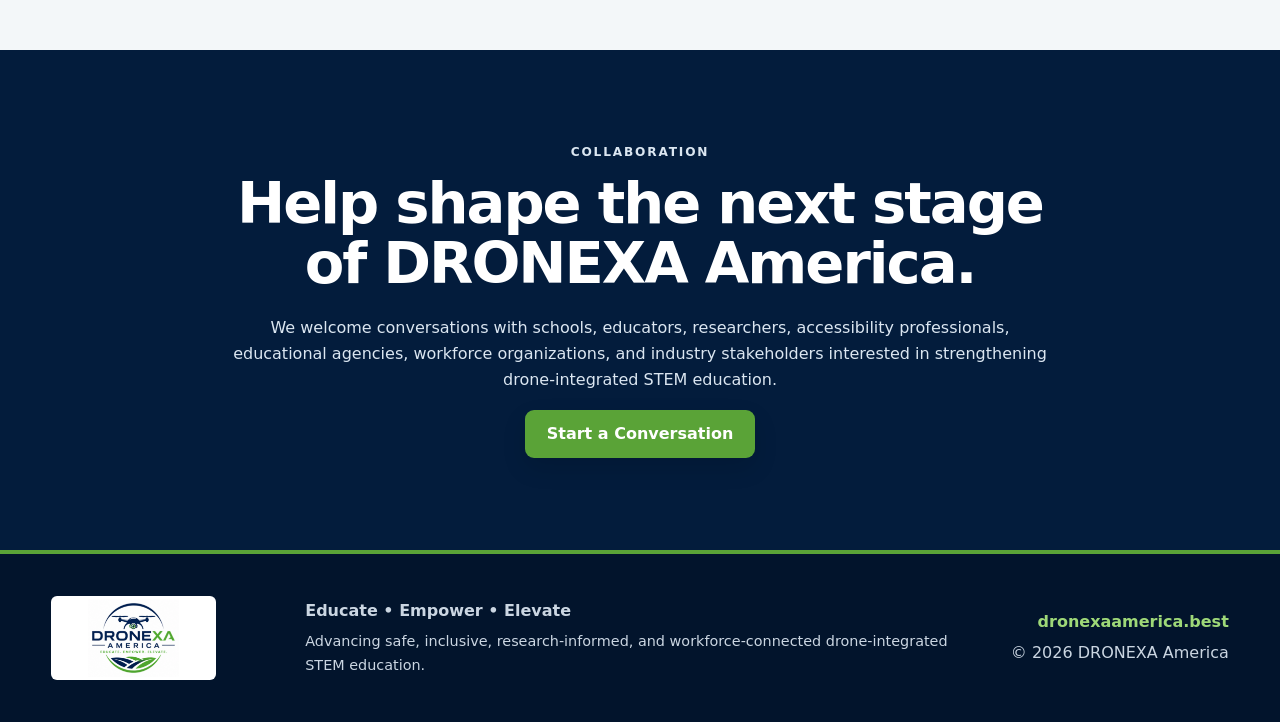
==== commit 8f21fa73: "Add files via upload" ====
--- a/index.html
+++ b/index.html
@@ -21,7 +21,7 @@
         <a href="rural-nebraska-pilot.html">Nebraska Pilot</a>
         <a href="resources.html">Resources</a>
         <a href="research.html">Research</a>
-        <a href="#collaborate">Collaborate</a>
+        <a class="nav-cta" href="collaborate.html">Collaborate</a>
       </nav>
     </div>
   </header>
@@ -140,7 +140,7 @@
           </p>
         </div>
         <ol class="phase-list">
-          <li><span>Phase I</span>Partnership & Planning</li>
+          <li><span>Phase I</span>Stakeholder Engagement & Planning</li>
           <li><span>Phase II</span>Educator Preparation</li>
           <li><span>Phase III</span>School Implementation</li>
           <li><span>Phase IV</span>Regional Collaboration & Evidence Development</li>
@@ -153,11 +153,11 @@
         <p class="eyebrow dark">Resources in Development</p>
         <h2>Building the tools behind the initiative</h2>
         <div class="resource-grid">
-          <article><h3>DRONEXA Framework Portfolio</h3><p>Research-to-practice structure for implementation, evaluation, and future adaptation.</p></article>
-          <article><h3>Teacher’s Guide</h3><p>Practical educator guidance for safe and curriculum-aligned drone-integrated STEM learning.</p></article>
+          <article><h3>DRONEXA America Framework Portfolio</h3><p>Research-to-practice structure for implementation, evaluation, and future adaptation.</p></article>
+          <article><h3>DRONEXA Teacher’s Guide</h3><p>Practical educator guidance for safe and curriculum-aligned drone-integrated STEM learning.</p></article>
           <article><h3>Flight Without Limits™</h3><p>Accessibility-focused framework for meaningful participation in UAS-STEM learning.</p></article>
-          <article><h3>Policy & Implementation Standards</h3><p>Policy, safety, ethics, instruction, access, and workforce-readiness guidance.</p></article>
-          <article><h3>Rural Nebraska Pilot Proposal</h3><p>Initial regional implementation strategy designed to generate evidence and lessons for refinement.</p></article>
+          <article><h3>Policy & Implementation Guidance</h3><p>Policy, safety, ethics, instruction, access, and workforce-readiness guidance.</p></article>
+          <article><h3>DRONEXA America Rural Nebraska Drone-Integrated STEM Pilot</h3><p>Initial regional implementation strategy designed to generate evidence and lessons for refinement.</p></article>
         </div>
         <div class="notice">
           <strong>Development status</strong>
@@ -175,7 +175,7 @@
           educational agencies, workforce organizations, and industry stakeholders interested in strengthening
           drone-integrated STEM education.
         </p>
-        <a class="btn btn-primary" href="mailto:contact@dronexaamerica.best">Start a Conversation</a>
+        <a class="btn btn-primary" href="mailto:dronexaamerica@gmail.com">Start a Conversation</a>
       </div>
     </section>
   </main>
@@ -187,7 +187,7 @@
       </div>
       <div>
         <strong>Educate • Empower • Elevate</strong>
-        <p>Drone-integrated STEM education for access, safety, instruction, and workforce readiness.</p>
+        <p>Advancing safe, inclusive, research-informed, and workforce-connected drone-integrated STEM education.</p>
       </div>
       <div class="footer-right">
         <a href="https://dronexaamerica.best">dronexaamerica.best</a>
--- a/styles.css
+++ b/styles.css
@@ -204,3 +204,100 @@
  .translation-arrow{transform:rotate(90deg)}
 }
 @media (max-width:600px){.research-question-grid,.foundation-grid{grid-template-columns:1fr}}
+
+.collab-grid{display:grid;grid-template-columns:repeat(3,1fr);gap:16px;margin-top:32px}
+.collab-grid article{background:#fff;border:1px solid var(--line);border-radius:15px;padding:25px}
+.collab-grid span{display:inline-grid;place-items:center;width:40px;height:40px;border-radius:50%;background:var(--soft-green);color:var(--green);font-weight:900}
+.collab-grid h3{color:var(--navy);margin:17px 0 8px}
+.collab-grid p{color:#5e6d7e;font-size:.92rem}
+.contact-section{background:#f7fafc}
+.contact-card{background:#fff;border:1px solid var(--line);border-radius:18px;padding:32px;box-shadow:0 12px 35px rgba(6,42,89,.08)}
+.contact-card h3{color:var(--navy);font-size:1.35rem;margin:8px 0 10px}
+.contact-card p{color:#5e6d7e}
+.contact-note{font-size:.82rem;margin-top:16px!important;font-weight:800;color:var(--navy)!important}
+@media (max-width:800px){.collab-grid{grid-template-columns:repeat(2,1fr)}}
+@media (max-width:600px){.collab-grid{grid-template-columns:1fr}}
+
+.founder-section{background:#fff}
+.founder-card{display:grid;grid-template-columns:280px 1fr;gap:46px;align-items:start;background:linear-gradient(135deg,#f8fbfd 0%,#fff 65%);border:1px solid var(--line);border-radius:20px;padding:38px;box-shadow:0 12px 34px rgba(6,42,89,.06)}
+.founder-visual{min-height:340px;border-radius:18px;background:linear-gradient(155deg,var(--navy),#123f72);display:flex;flex-direction:column;align-items:center;justify-content:center;position:relative;overflow:hidden}
+.founder-visual::before,.founder-visual::after{content:"";position:absolute;border:22px solid rgba(122,190,66,.22);border-radius:50%}
+.founder-visual::before{width:190px;height:190px;right:-95px;top:-75px}
+.founder-visual::after{width:130px;height:130px;left:-70px;bottom:-45px}
+.founder-initials{width:112px;height:112px;border-radius:50%;background:#fff;color:var(--navy);display:grid;place-items:center;font-size:2rem;font-weight:900;letter-spacing:.04em;position:relative;z-index:1}
+.founder-visual>span{color:#fff;text-transform:uppercase;letter-spacing:.14em;font-size:.75rem;font-weight:900;margin-top:18px;position:relative;z-index:1}
+.founder-copy h2{margin-bottom:3px}
+.founder-title{font-weight:850;color:var(--green)!important;margin-top:0}
+.founder-copy p{color:#5e6d7e}
+.founder-credentials{display:flex;flex-wrap:wrap;gap:9px;margin-top:22px}
+.founder-credentials span{padding:9px 12px;border-radius:999px;background:var(--soft-green);color:var(--navy);font-size:.76rem;font-weight:800}
+@media (max-width:850px){.founder-card{grid-template-columns:1fr}.founder-visual{min-height:260px}}
+@media (max-width:600px){.founder-card{padding:22px;gap:28px}}
+
+/* Final DRONEXA logo treatment */
+.brand img{
+  width:170px !important;
+  height:74px !important;
+  max-width:170px !important;
+  object-fit:contain !important;
+  object-position:center !important;
+  border-radius:0 !important;
+}
+.footer-brand img{
+  width:165px !important;
+  height:84px !important;
+  max-width:165px !important;
+  object-fit:contain !important;
+  object-position:center !important;
+  background:#fff;
+  padding:3px;
+}
+@media (max-width:600px){
+  .brand img{
+    width:145px !important;
+    height:62px !important;
+    max-width:145px !important;
+  }
+}
+
+/* 2026 site refinement pass */
+.site-nav .nav-cta{background:var(--green);color:#fff!important;padding:10px 14px;border-radius:8px;box-shadow:0 7px 18px rgba(90,163,55,.18)}
+.site-nav .nav-cta:hover{background:var(--green-bright);color:#fff!important}
+.hero h1{font-size:clamp(2.8rem,5.45vw,5.15rem)}
+.founder-photo{width:100%;height:100%;min-height:340px;object-fit:cover;object-position:50% 34%;position:absolute;inset:0;z-index:1}
+.founder-visual>span{position:absolute;left:18px;bottom:18px;background:rgba(3,28,60,.86);padding:7px 10px;border-radius:999px;margin:0;z-index:2}
+.participation-flow{display:grid;grid-template-columns:1fr auto 1fr auto 1.15fr;gap:14px;align-items:stretch;margin-top:34px}
+.participation-flow article{background:#fff;border:1px solid var(--line);border-radius:16px;padding:25px;box-shadow:0 10px 28px rgba(6,42,89,.05)}
+.participation-flow article span{display:inline-grid;place-items:center;width:40px;height:40px;border-radius:50%;background:var(--soft-green);color:var(--green);font-weight:900}
+.participation-flow h3{color:var(--navy);font-size:1.35rem;margin:16px 0 4px}
+.participation-flow strong{display:block;color:#496077;font-size:.88rem;margin-bottom:10px}
+.participation-flow p{color:#5e6d7e;font-size:.92rem;margin-bottom:0}
+.participation-flow .participation-featured{border-top:5px solid var(--green);background:linear-gradient(145deg,#fff,#f5fbf1)}
+.flow-arrow{display:grid;place-items:center;color:var(--green);font-size:2rem;font-weight:900}
+.participation-note{margin:26px auto 0;max-width:850px;text-align:center;color:#526478;font-weight:650}
+.region-path{display:grid;gap:12px}
+.region-path div{display:flex;align-items:center;gap:14px;padding:17px 20px;border:1px solid var(--line);border-left:5px solid var(--green);border-radius:12px;background:#fff;color:var(--navy)}
+.region-path span{display:inline-grid;place-items:center;width:36px;height:36px;border-radius:50%;background:var(--soft-green);color:var(--green);font-weight:900;flex:0 0 auto}
+.region-path small{display:block;color:#66788b;margin-top:4px}
+.researcher-card{margin-top:24px;padding:20px 24px;border-left:5px solid var(--green);background:#fff;border-radius:10px;box-shadow:0 8px 22px rgba(6,42,89,.04)}
+.researcher-card span,.researcher-card strong,.researcher-card small{display:block}
+.researcher-card span{text-transform:uppercase;letter-spacing:.12em;font-size:.72rem;font-weight:900;color:var(--green)}
+.researcher-card strong{font-size:1.16rem;color:var(--navy);margin-top:4px}
+.researcher-card small{color:#5e6d7e;margin-top:2px}
+.actions-dark .btn{margin-top:8px}
+.inquiry-form{background:#fff;color:var(--ink);padding:30px;border-radius:18px;box-shadow:0 16px 38px rgba(6,42,89,.13);text-align:left}
+.form-grid{display:grid;grid-template-columns:1fr 1fr;gap:16px}
+.inquiry-form label{display:grid;gap:7px;font-size:.82rem;font-weight:850;color:var(--navy);margin-bottom:16px}
+.inquiry-form input,.inquiry-form select,.inquiry-form textarea{width:100%;font:inherit;color:var(--ink);background:#fff;border:1px solid #cbd8e0;border-radius:9px;padding:12px 13px;outline:none}
+.inquiry-form textarea{resize:vertical}
+.inquiry-form input:focus,.inquiry-form select:focus,.inquiry-form textarea:focus{border-color:var(--green);box-shadow:0 0 0 3px rgba(90,163,55,.12)}
+.form-disclaimer{font-size:.78rem!important;color:#66788b!important;line-height:1.45;margin:2px 0 18px!important}
+.inquiry-form .contact-note{color:#66788b!important;font-size:.85rem;margin:14px 0 0}
+.inquiry-form .contact-note a{color:var(--green);font-weight:850;text-decoration:none}
+@media (max-width:850px){
+  .site-nav .nav-cta{display:inline-flex}
+  .participation-flow{grid-template-columns:1fr}
+  .flow-arrow{transform:rotate(90deg);min-height:28px}
+  .founder-photo{min-height:260px}
+}
+@media (max-width:650px){.form-grid{grid-template-columns:1fr}}
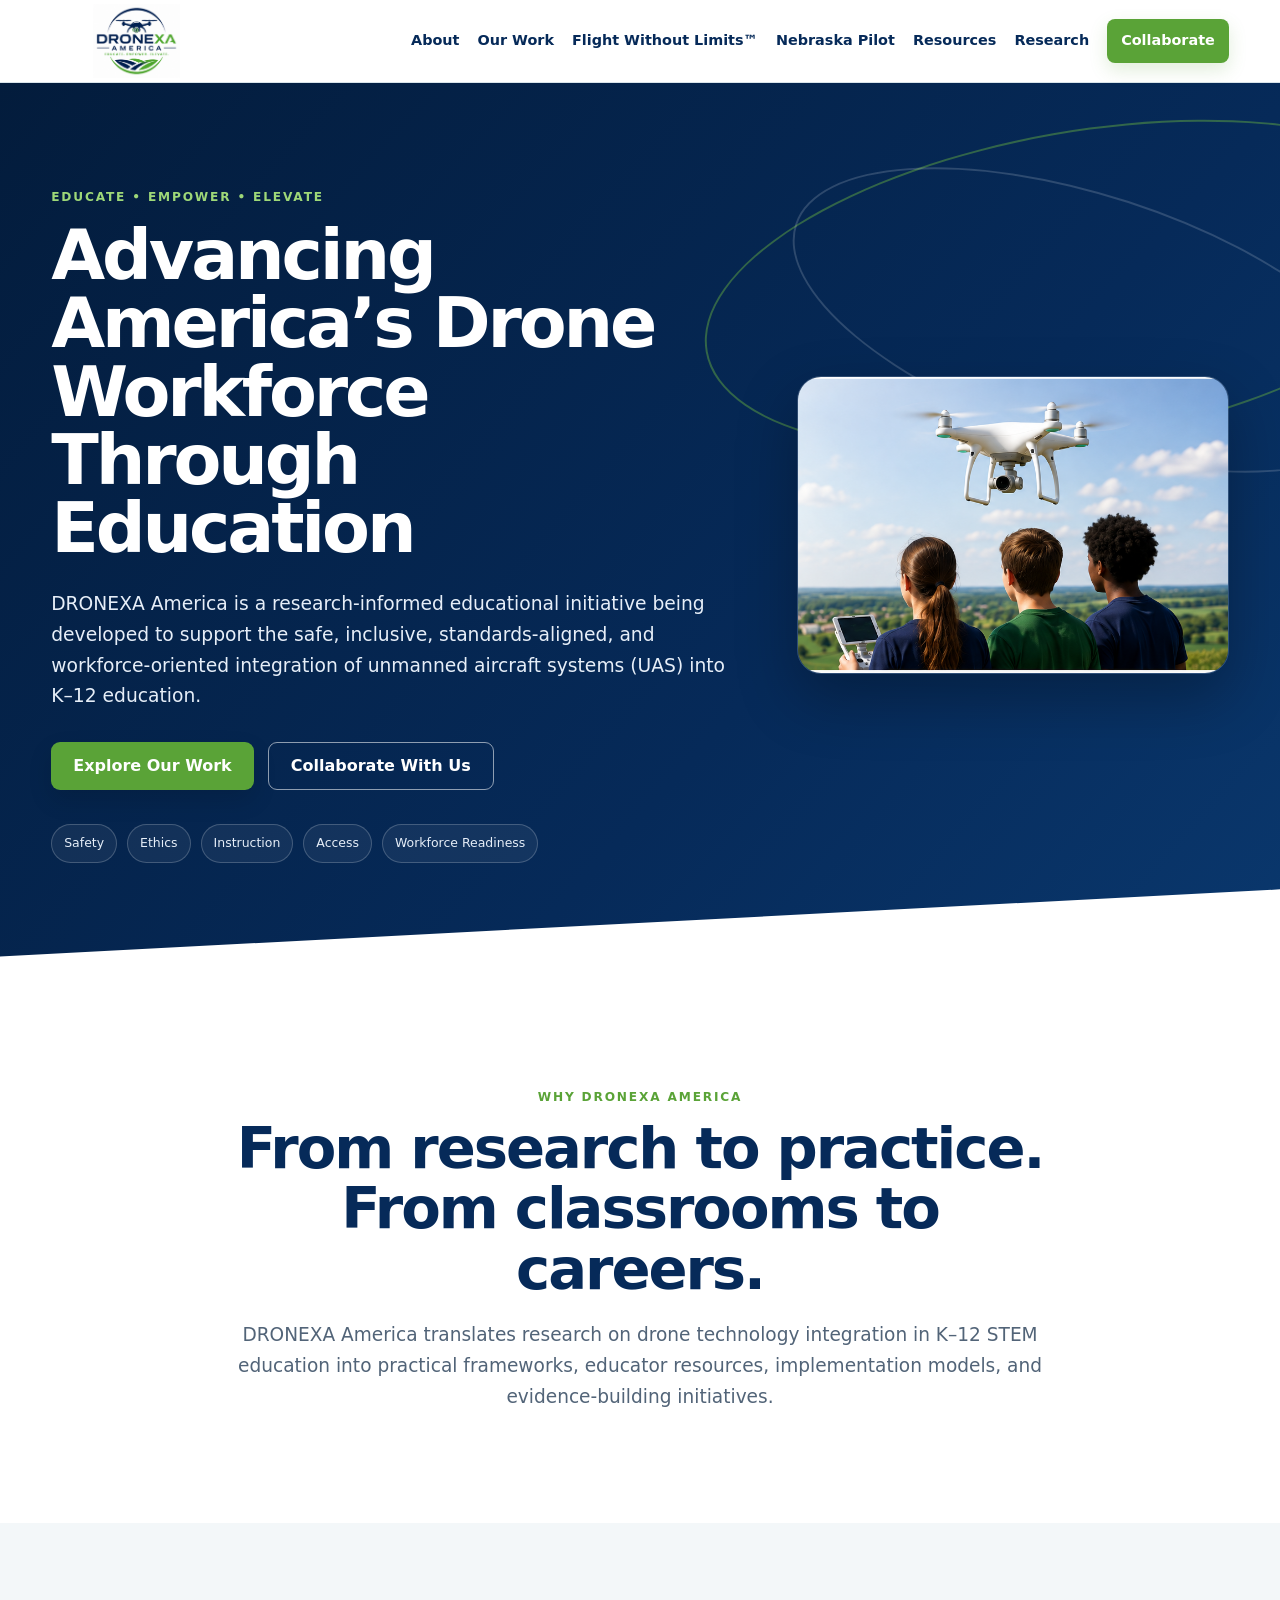
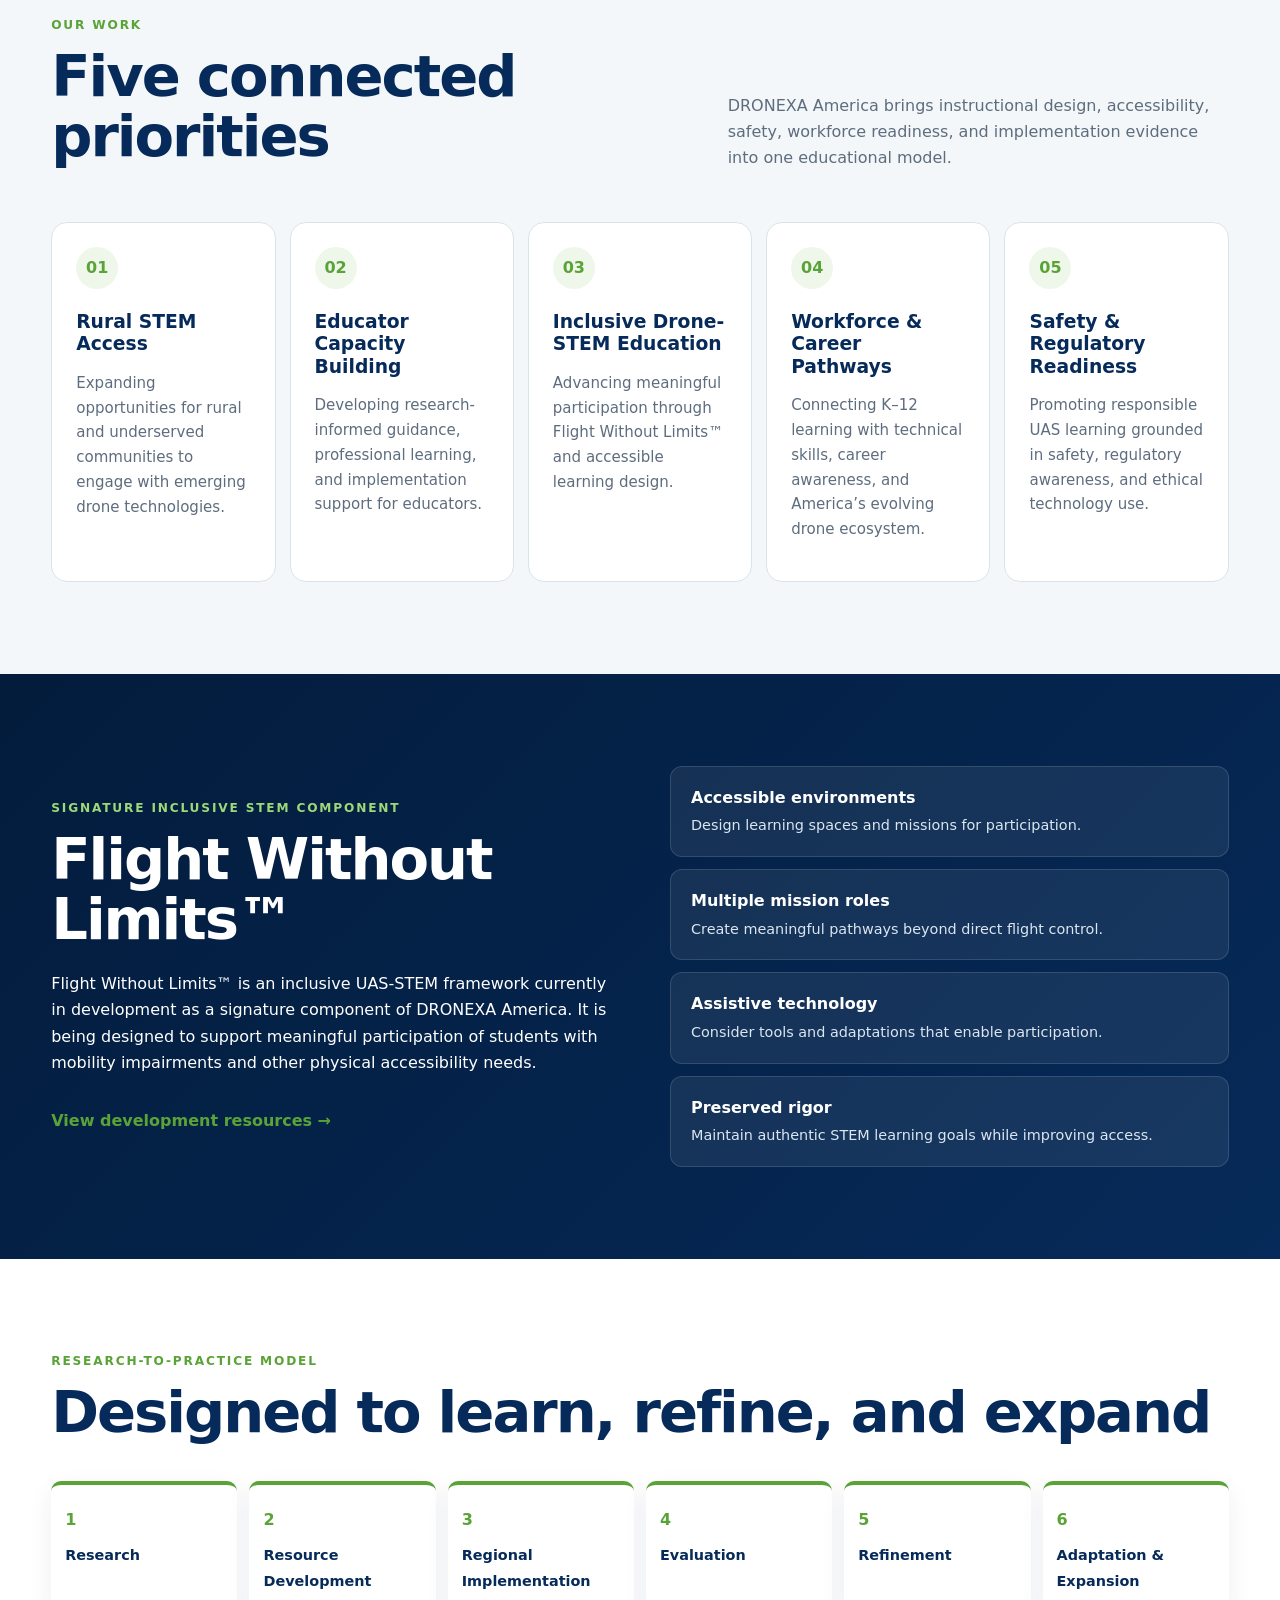
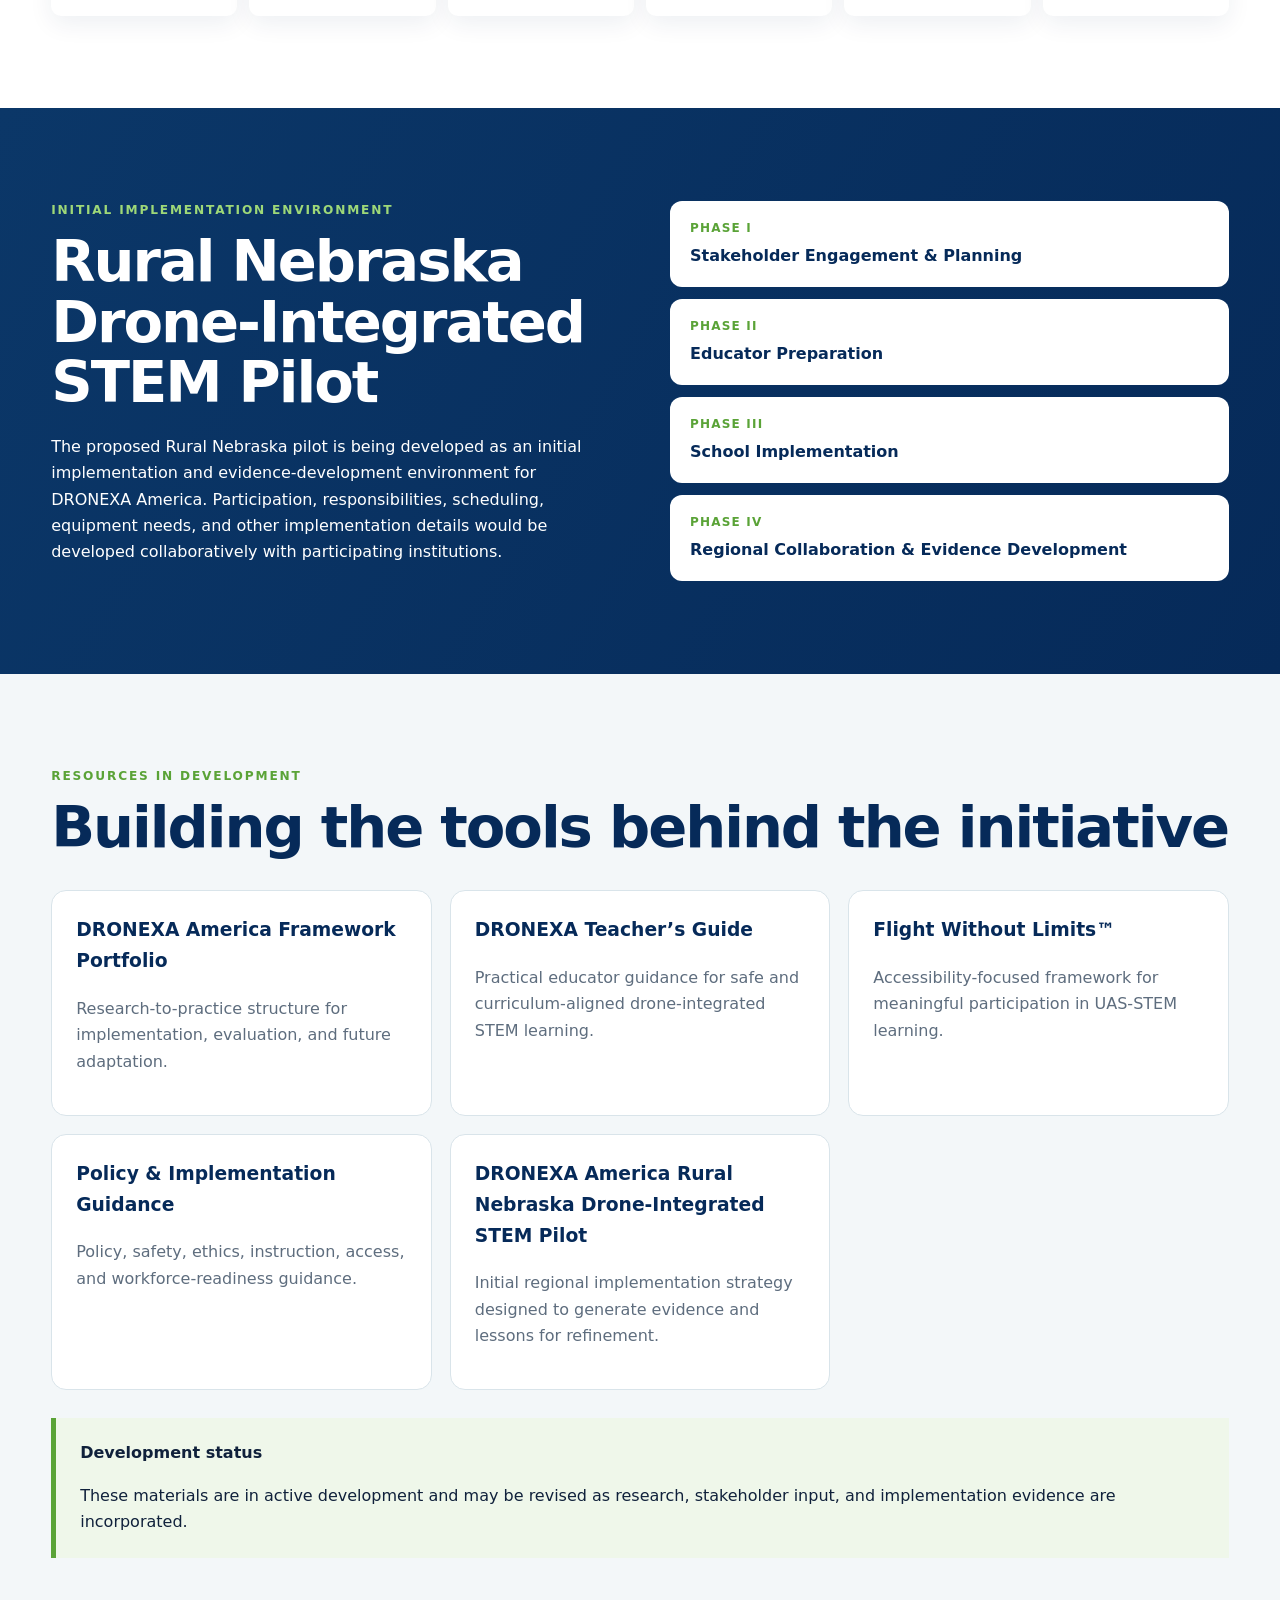
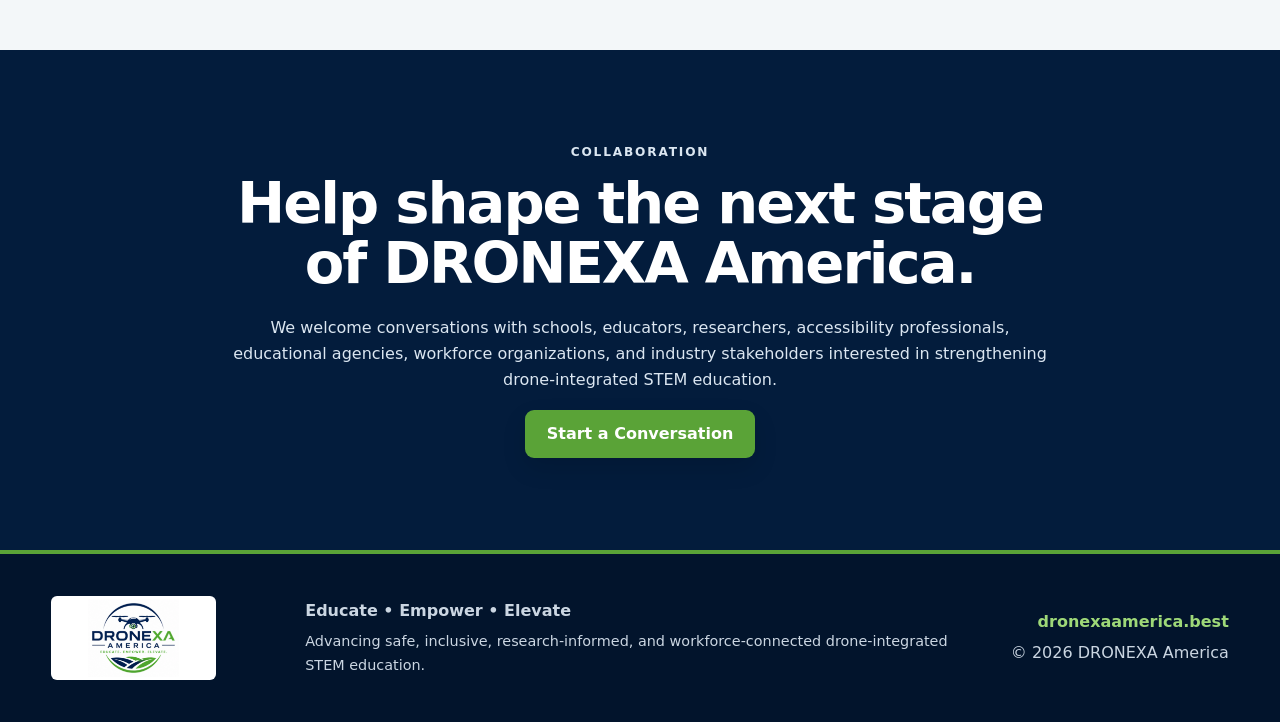
==== commit cd5834d8: "Add files via upload" ====
--- a/index.html
+++ b/index.html
@@ -47,16 +47,8 @@
             <span>Safety</span><span>Ethics</span><span>Instruction</span><span>Access</span><span>Workforce Readiness</span>
           </div>
         </div>
-        <div class="hero-visual">
-          <div class="x-mark" aria-hidden="true">
-            <span class="x-green"></span>
-            <span class="x-navy"></span>
-          </div>
-          <div class="hero-card">
-            <span class="card-kicker">DRONEXA America</span>
-            <strong>Drone-Integrated STEM Education</strong>
-            <small>Research → Resources → Implementation → Evidence → Refinement → Expansion</small>
-          </div>
+        <div class="hero-visual hero-photo-wrap">
+          <img class="hero-photo" src="hero-students-drone.png" alt="Students observing a drone during an outdoor STEM learning activity">
         </div>
       </div>
       <div class="hero-cut"></div>
--- a/styles.css
+++ b/styles.css
@@ -301,3 +301,21 @@
   .founder-photo{min-height:260px}
 }
 @media (max-width:650px){.form-grid{grid-template-columns:1fr}}
+
+
+/* Supplied DRONEXA visuals */
+.hero-photo-wrap{min-height:430px;display:flex;align-items:center;justify-content:center}
+.hero-photo{width:100%;max-width:720px;aspect-ratio:776/535;object-fit:cover;border-radius:24px;box-shadow:0 24px 60px rgba(0,0,0,.28);border:1px solid rgba(255,255,255,.16)}
+.resource-with-cover{display:grid;grid-template-columns:190px 1fr;gap:24px;align-items:start}
+.resource-cover-link{display:block}
+.resource-cover{width:100%;height:auto;display:block;border-radius:10px;box-shadow:0 12px 26px rgba(0,0,0,.12);border:1px solid var(--line)}
+.resource-card-copy{min-width:0}
+.framework-cover-figure{margin:0 0 26px}
+.framework-cover-figure img{width:min(100%,520px);height:auto;display:block;border-radius:14px;box-shadow:0 16px 36px rgba(0,0,0,.12);border:1px solid var(--line)}
+@media (max-width:760px){
+  .hero-photo-wrap{min-height:0;margin-top:22px}
+  .hero-photo{border-radius:16px}
+  .resource-with-cover{grid-template-columns:1fr}
+  .resource-cover{max-width:300px;margin:0 auto}
+  .framework-cover-figure img{margin:0 auto}
+}
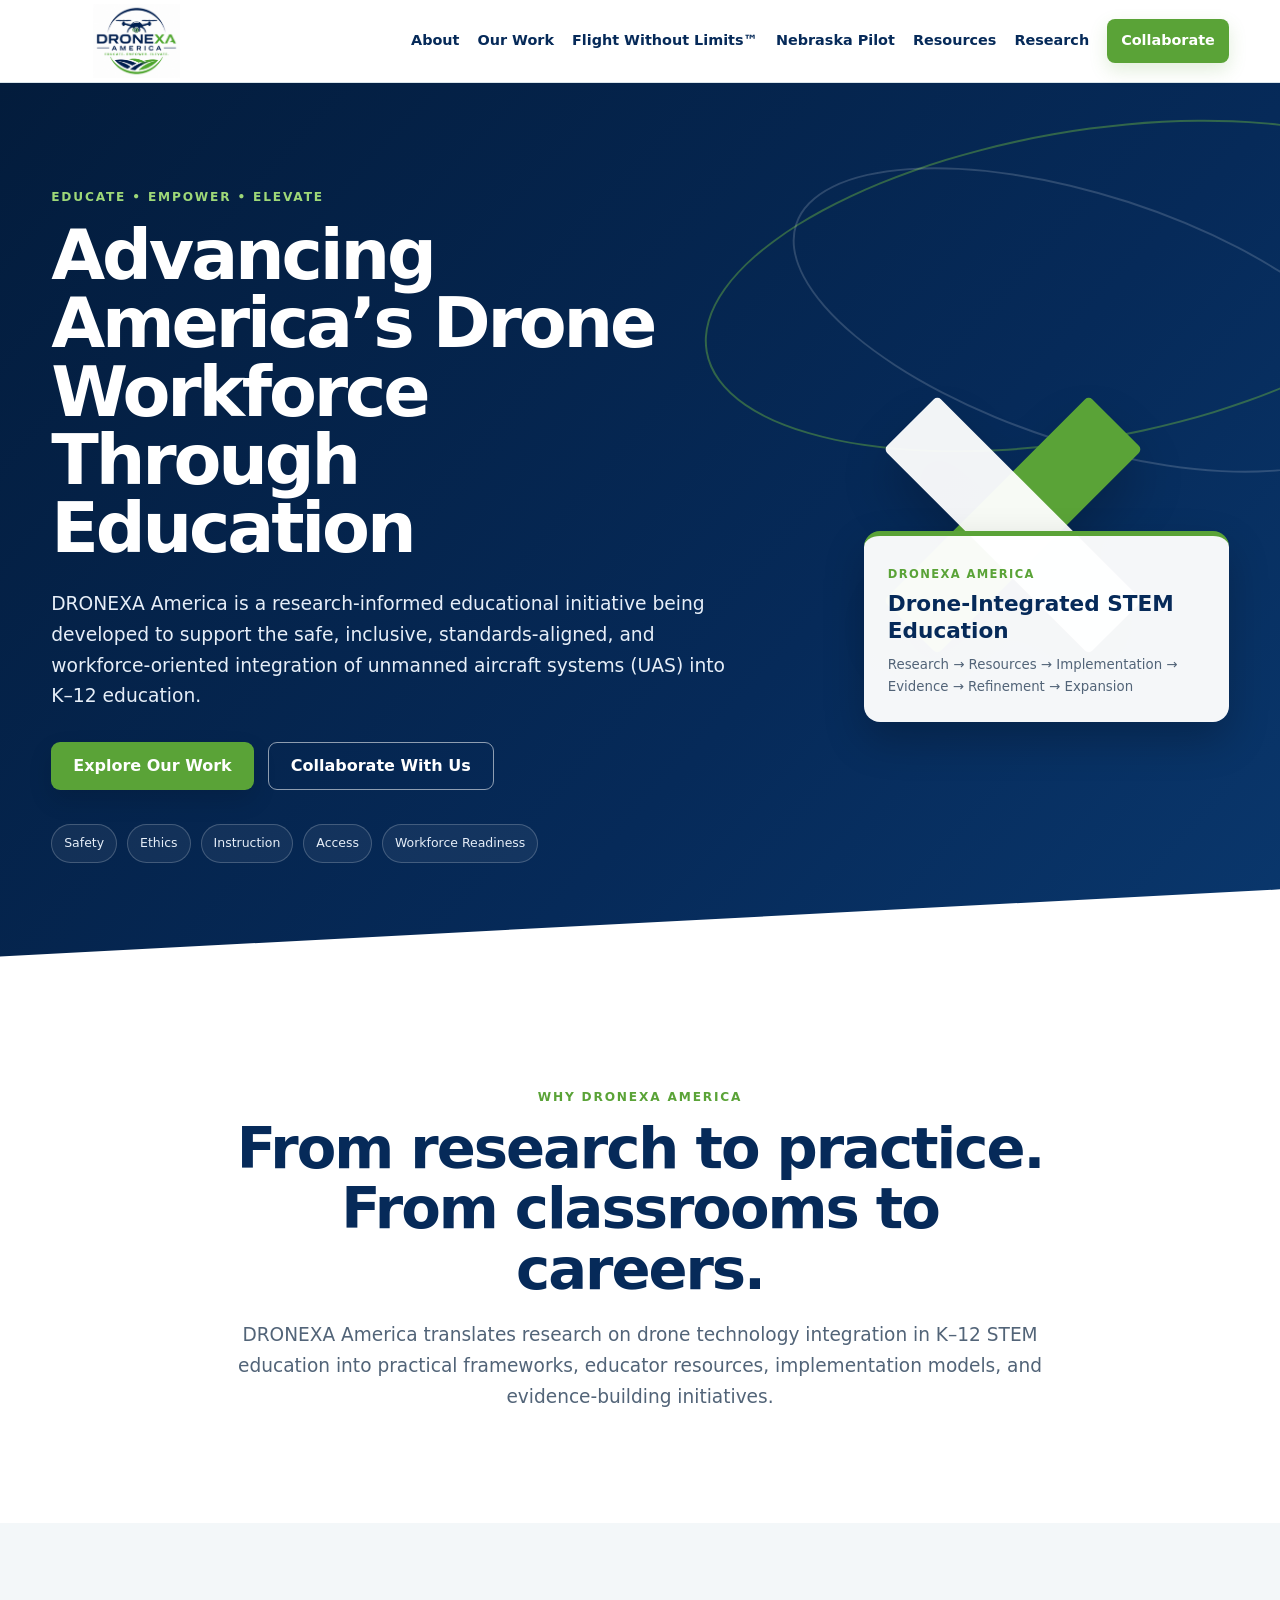
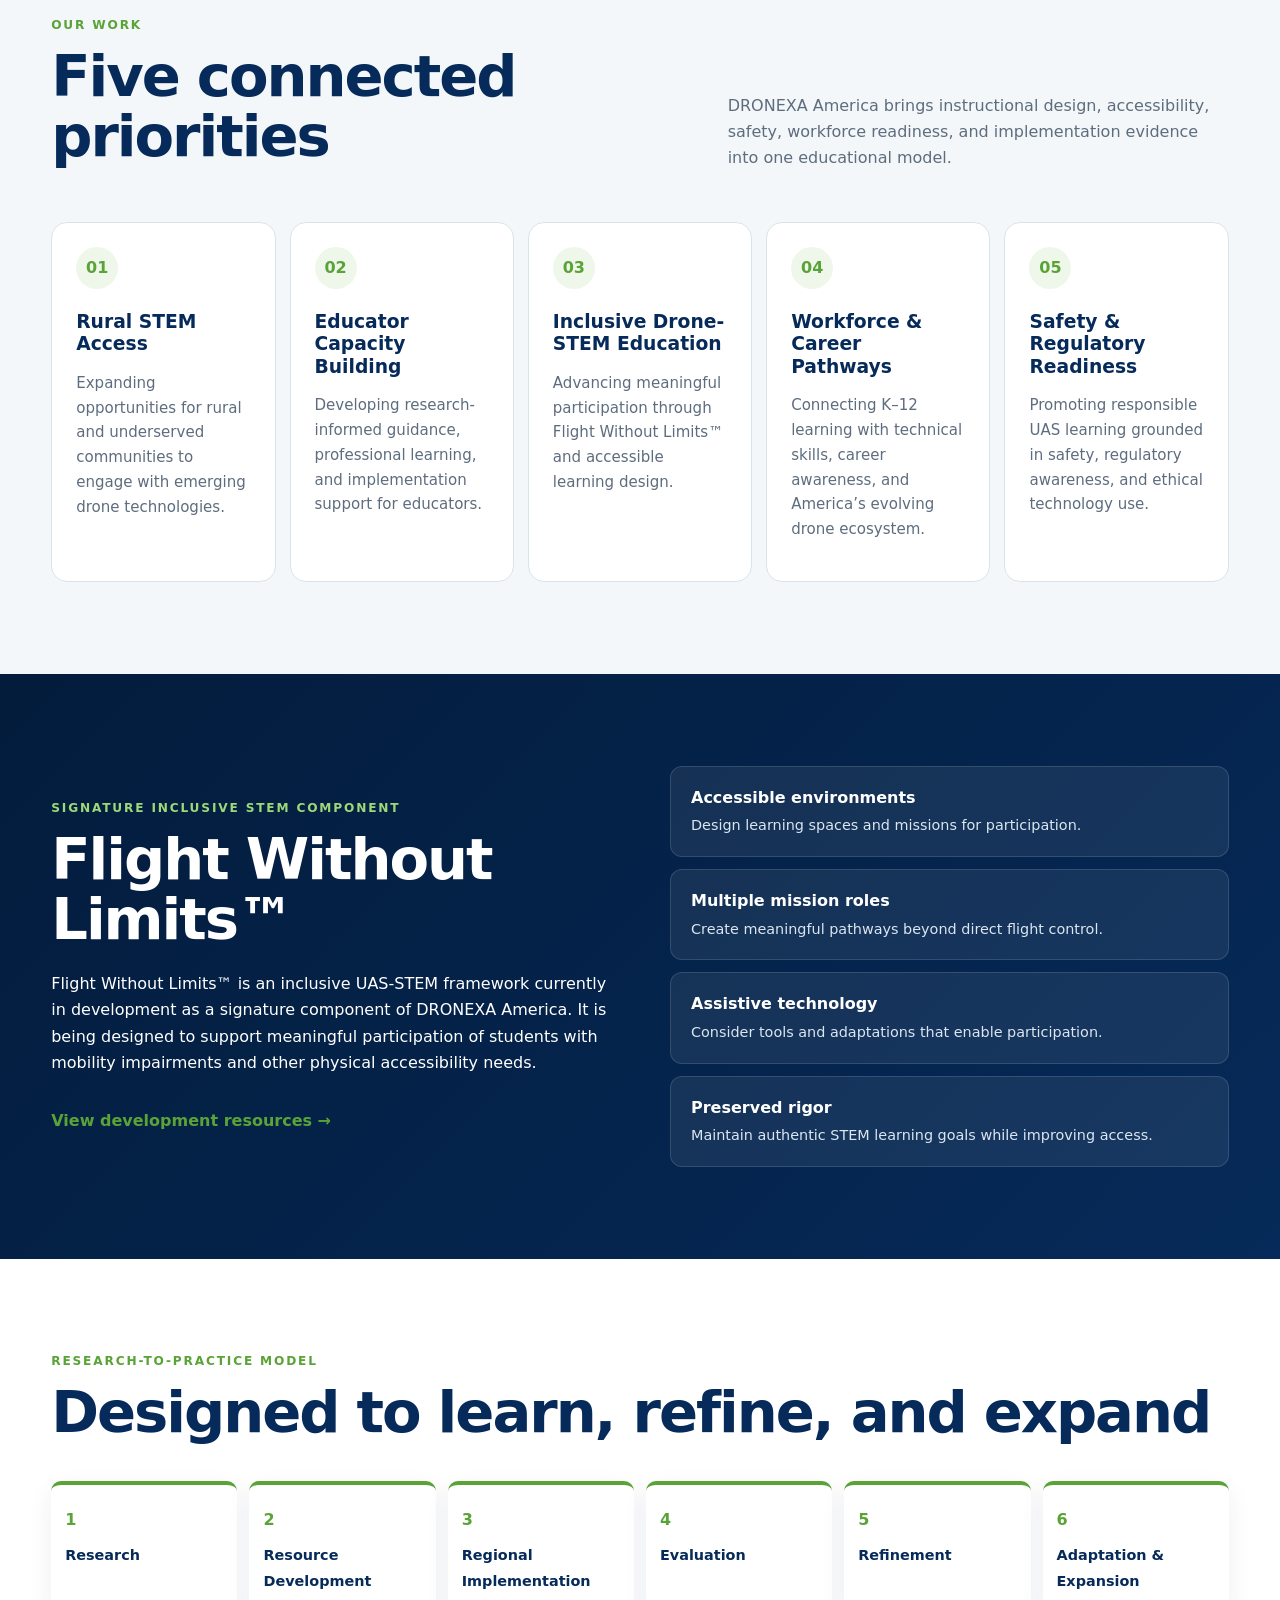
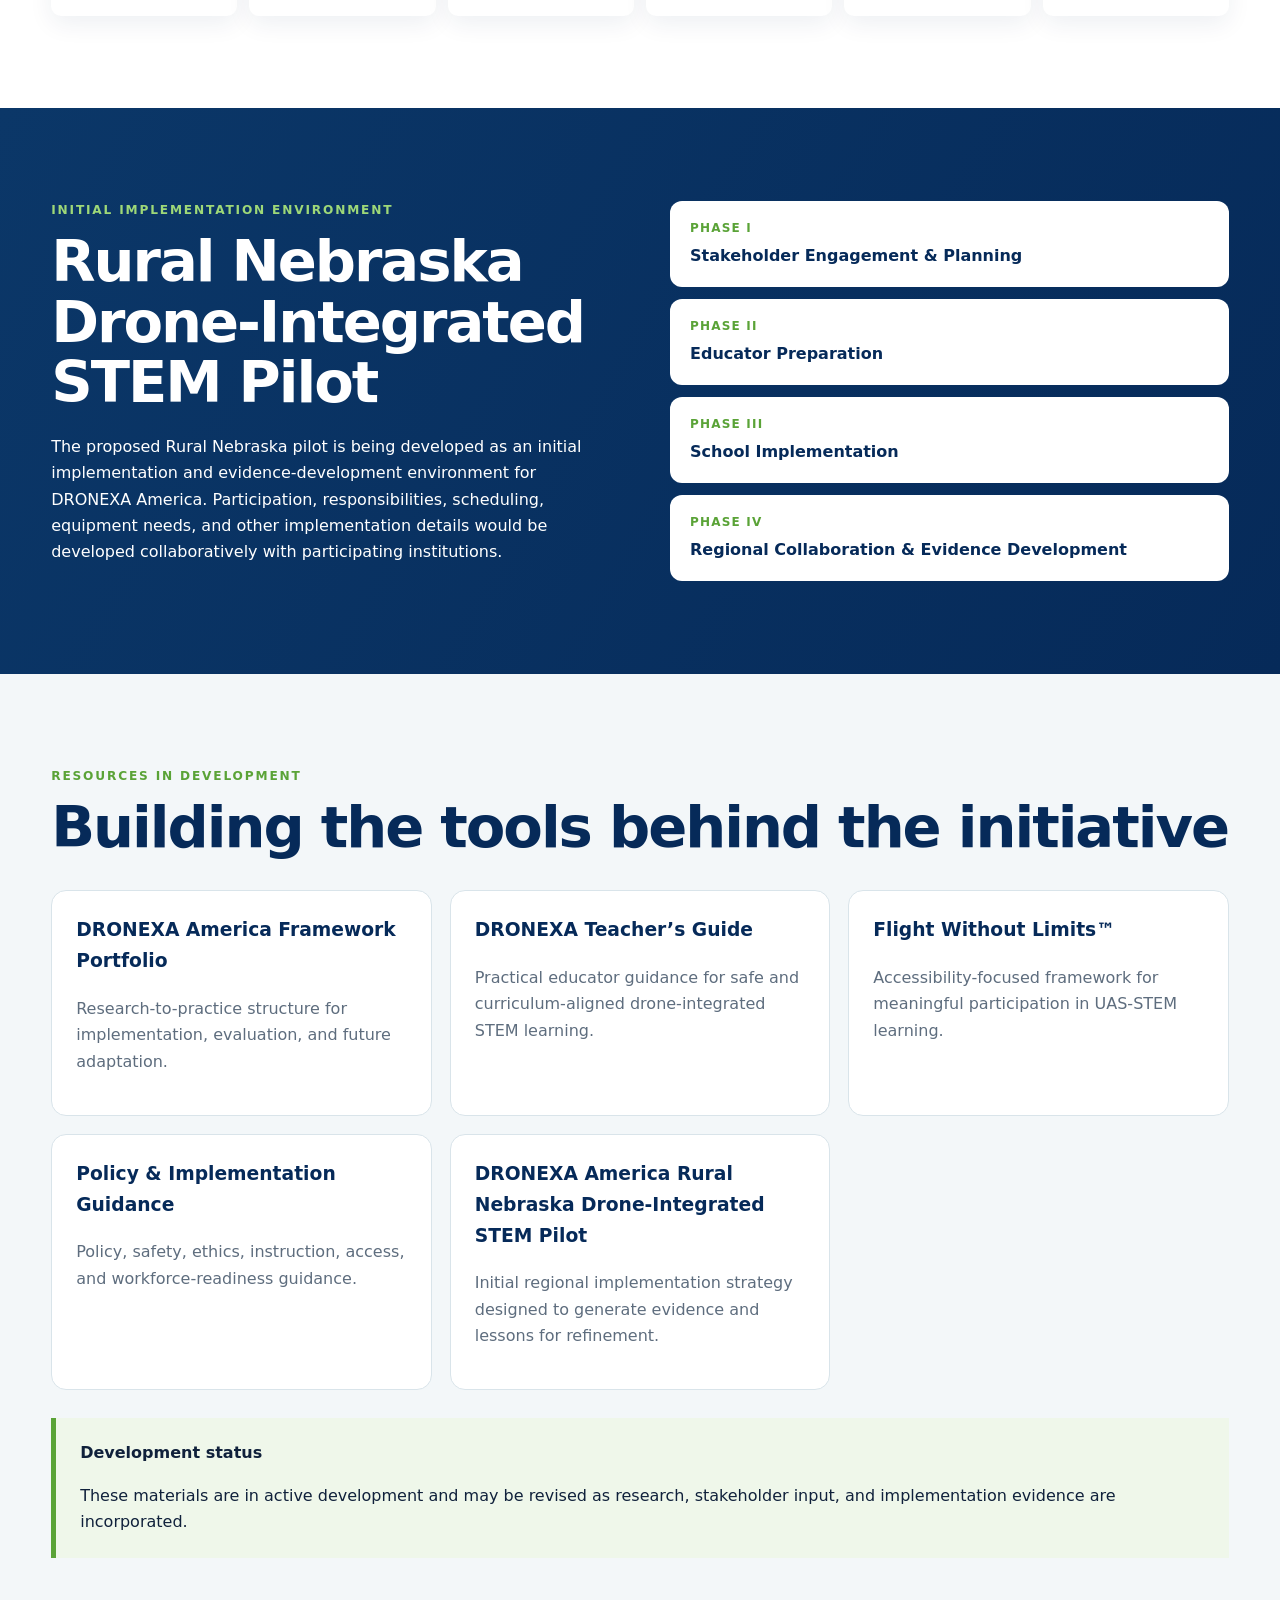
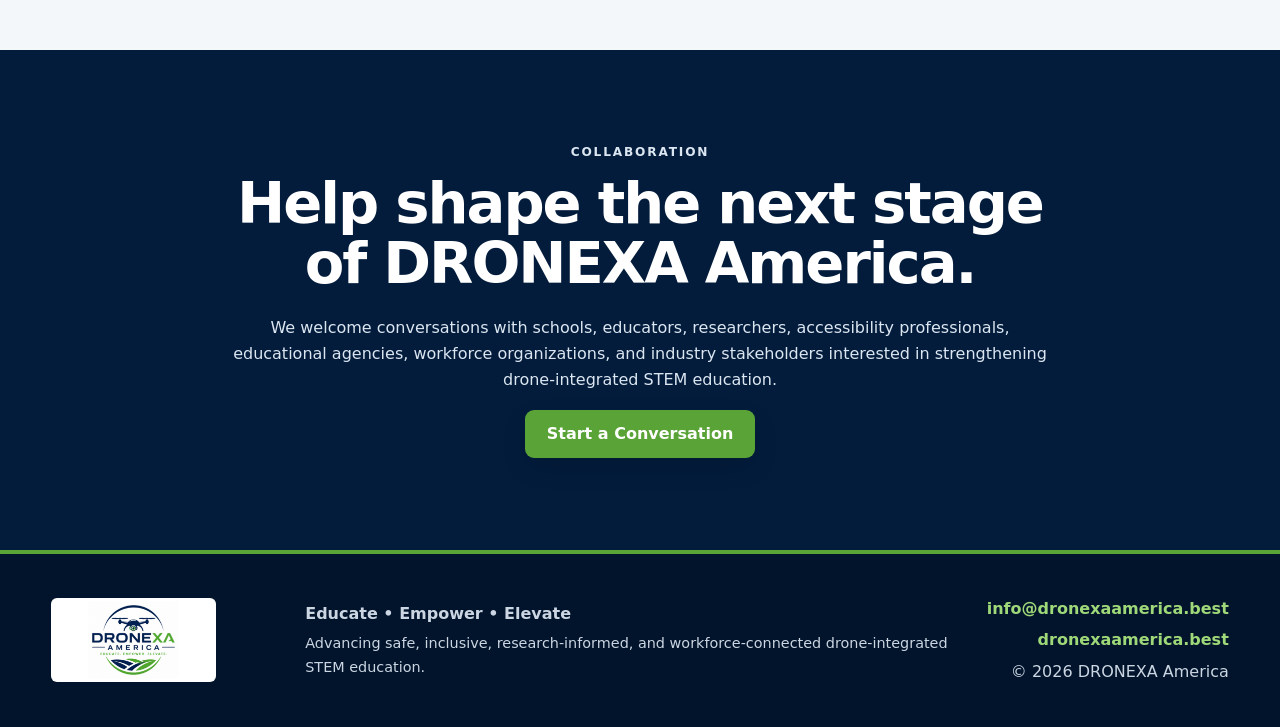
==== commit d5bb9137: "Update DRONEXA America business email" ====
--- a/index.html
+++ b/index.html
@@ -47,8 +47,16 @@
             <span>Safety</span><span>Ethics</span><span>Instruction</span><span>Access</span><span>Workforce Readiness</span>
           </div>
         </div>
-        <div class="hero-visual hero-photo-wrap">
-          <img class="hero-photo" src="hero-students-drone.png" alt="Students observing a drone during an outdoor STEM learning activity">
+        <div class="hero-visual">
+          <div class="x-mark" aria-hidden="true">
+            <span class="x-green"></span>
+            <span class="x-navy"></span>
+          </div>
+          <div class="hero-card">
+            <span class="card-kicker">DRONEXA America</span>
+            <strong>Drone-Integrated STEM Education</strong>
+            <small>Research → Resources → Implementation → Evidence → Refinement → Expansion</small>
+          </div>
         </div>
       </div>
       <div class="hero-cut"></div>
@@ -167,7 +175,7 @@
           educational agencies, workforce organizations, and industry stakeholders interested in strengthening
           drone-integrated STEM education.
         </p>
-        <a class="btn btn-primary" href="mailto:dronexaamerica@gmail.com">Start a Conversation</a>
+        <a class="btn btn-primary" href="mailto:info@dronexaamerica.best">Start a Conversation</a>
       </div>
     </section>
   </main>
@@ -182,6 +190,7 @@
         <p>Advancing safe, inclusive, research-informed, and workforce-connected drone-integrated STEM education.</p>
       </div>
       <div class="footer-right">
+        <a href="mailto:info@dronexaamerica.best">info@dronexaamerica.best</a>
         <a href="https://dronexaamerica.best">dronexaamerica.best</a>
         <span>© <span id="year"></span> DRONEXA America</span>
       </div>
--- a/styles.css
+++ b/styles.css
@@ -301,21 +301,3 @@
   .founder-photo{min-height:260px}
 }
 @media (max-width:650px){.form-grid{grid-template-columns:1fr}}
-
-
-/* Supplied DRONEXA visuals */
-.hero-photo-wrap{min-height:430px;display:flex;align-items:center;justify-content:center}
-.hero-photo{width:100%;max-width:720px;aspect-ratio:776/535;object-fit:cover;border-radius:24px;box-shadow:0 24px 60px rgba(0,0,0,.28);border:1px solid rgba(255,255,255,.16)}
-.resource-with-cover{display:grid;grid-template-columns:190px 1fr;gap:24px;align-items:start}
-.resource-cover-link{display:block}
-.resource-cover{width:100%;height:auto;display:block;border-radius:10px;box-shadow:0 12px 26px rgba(0,0,0,.12);border:1px solid var(--line)}
-.resource-card-copy{min-width:0}
-.framework-cover-figure{margin:0 0 26px}
-.framework-cover-figure img{width:min(100%,520px);height:auto;display:block;border-radius:14px;box-shadow:0 16px 36px rgba(0,0,0,.12);border:1px solid var(--line)}
-@media (max-width:760px){
-  .hero-photo-wrap{min-height:0;margin-top:22px}
-  .hero-photo{border-radius:16px}
-  .resource-with-cover{grid-template-columns:1fr}
-  .resource-cover{max-width:300px;margin:0 auto}
-  .framework-cover-figure img{margin:0 auto}
-}
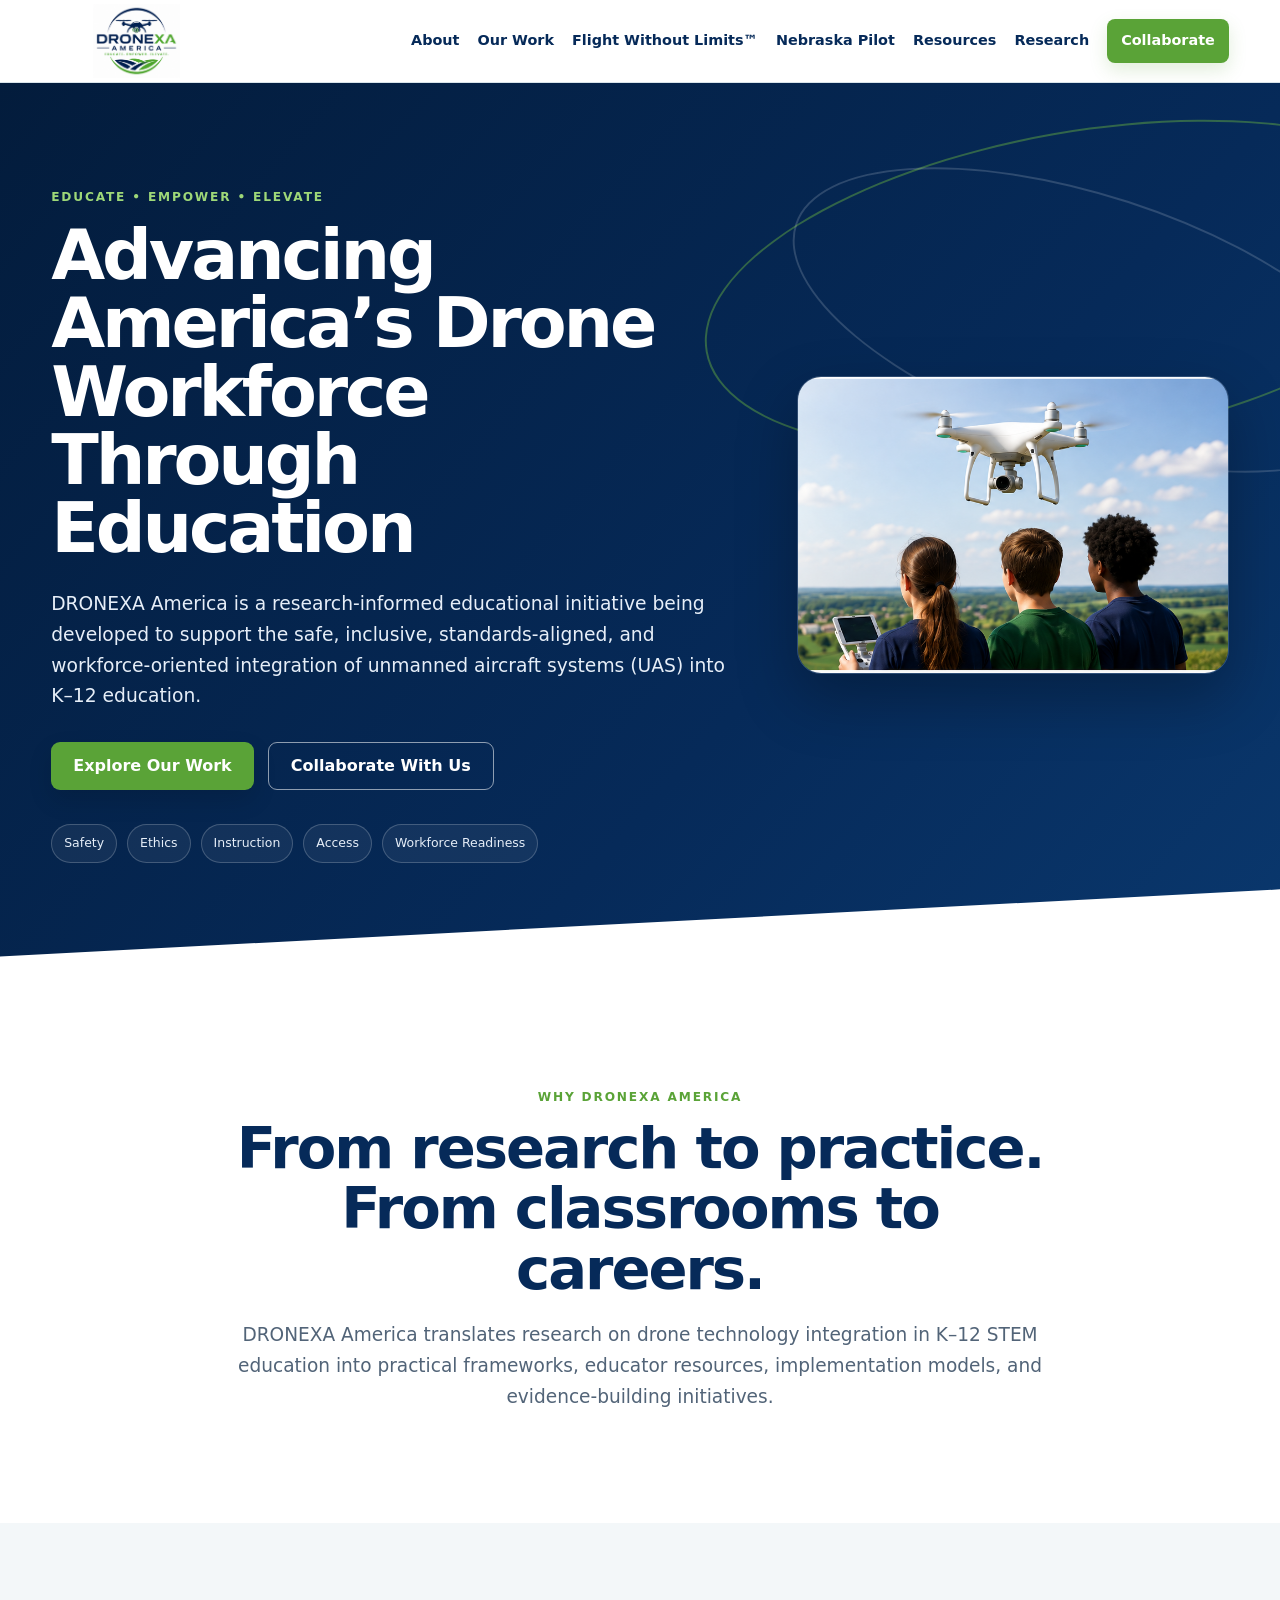
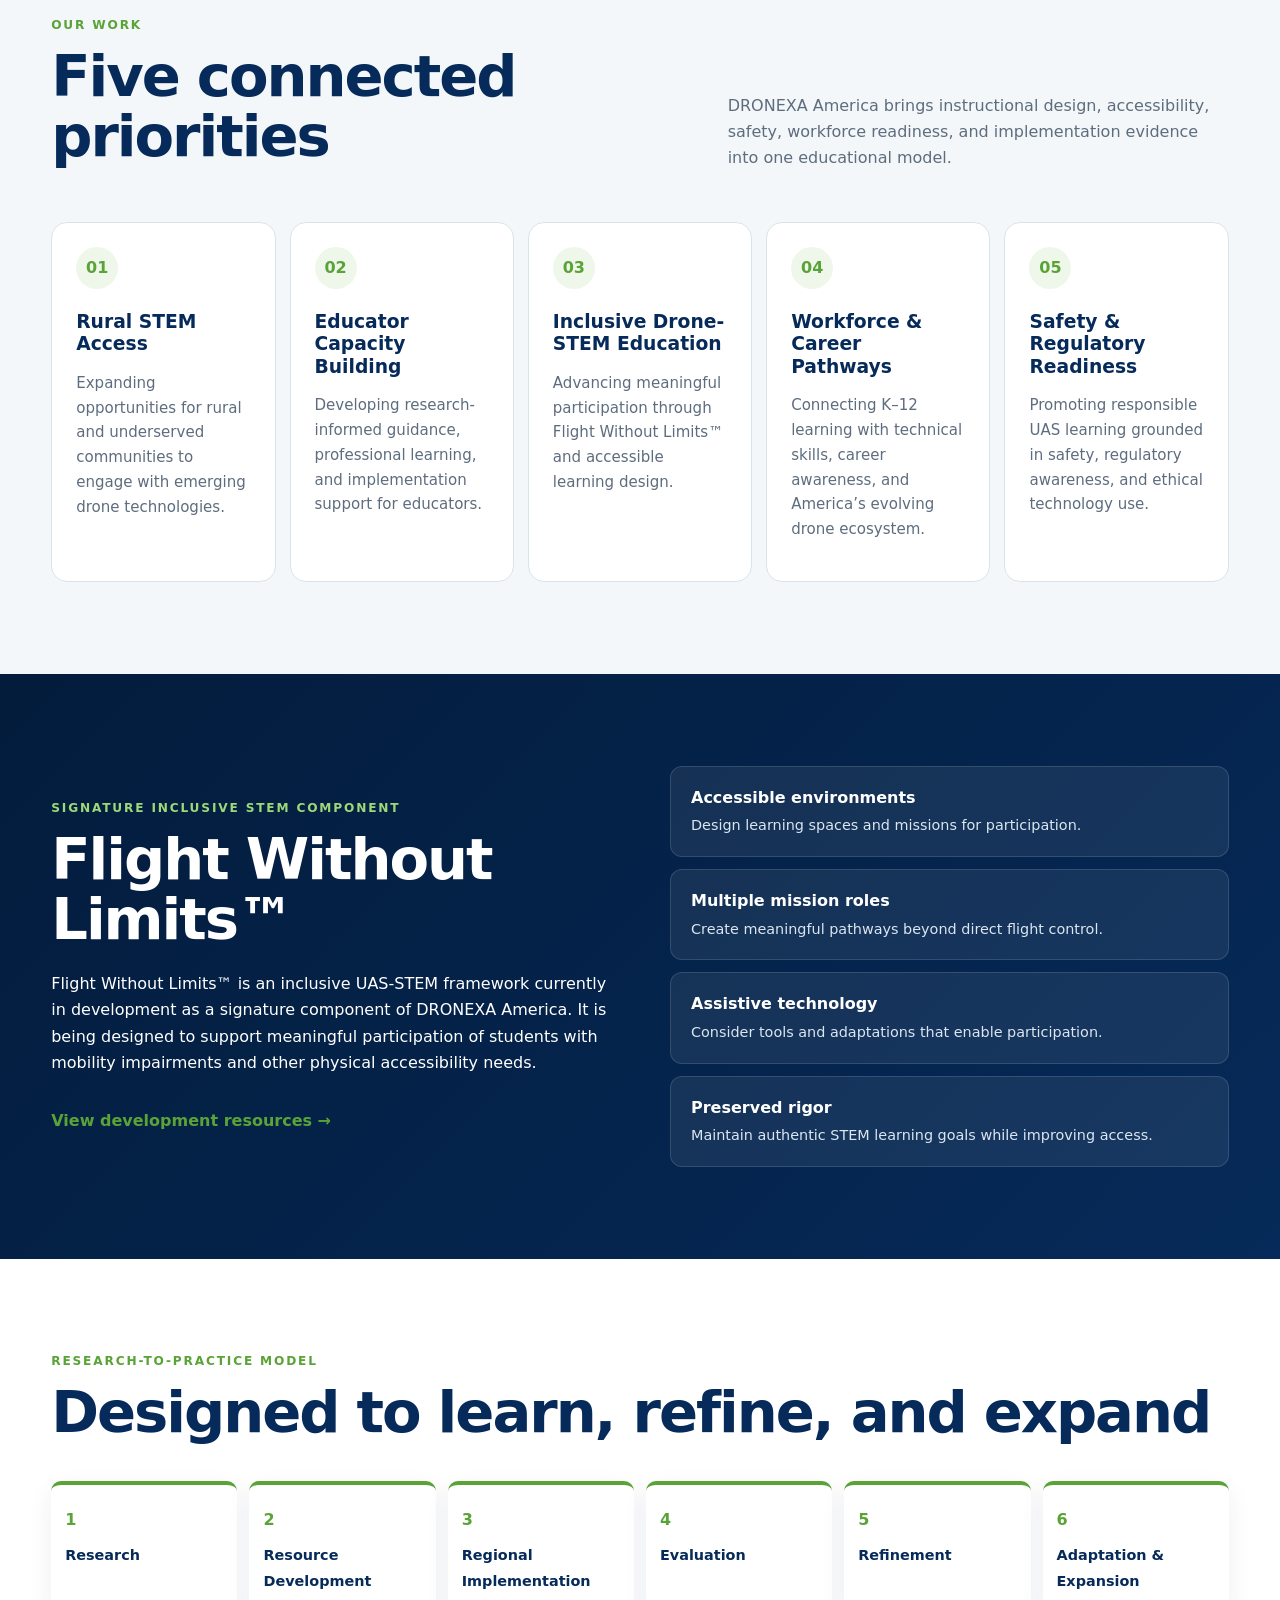
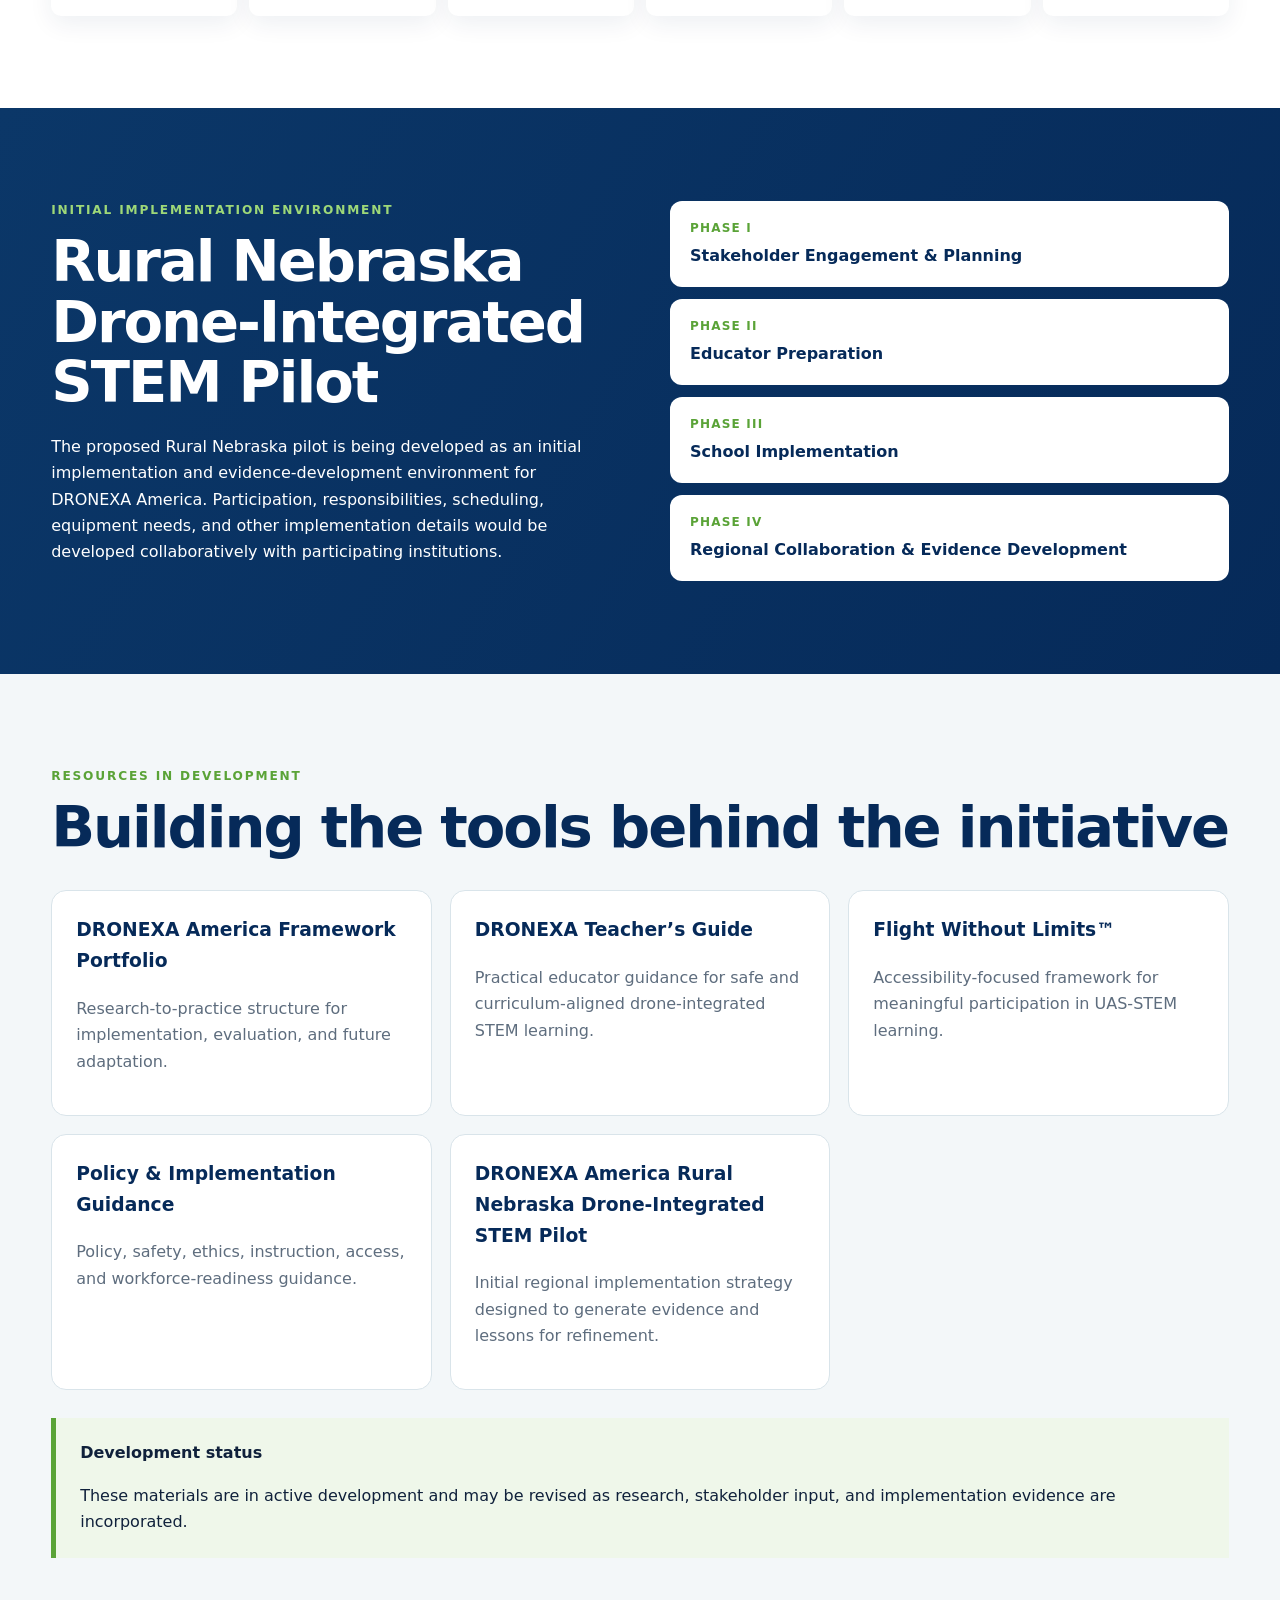
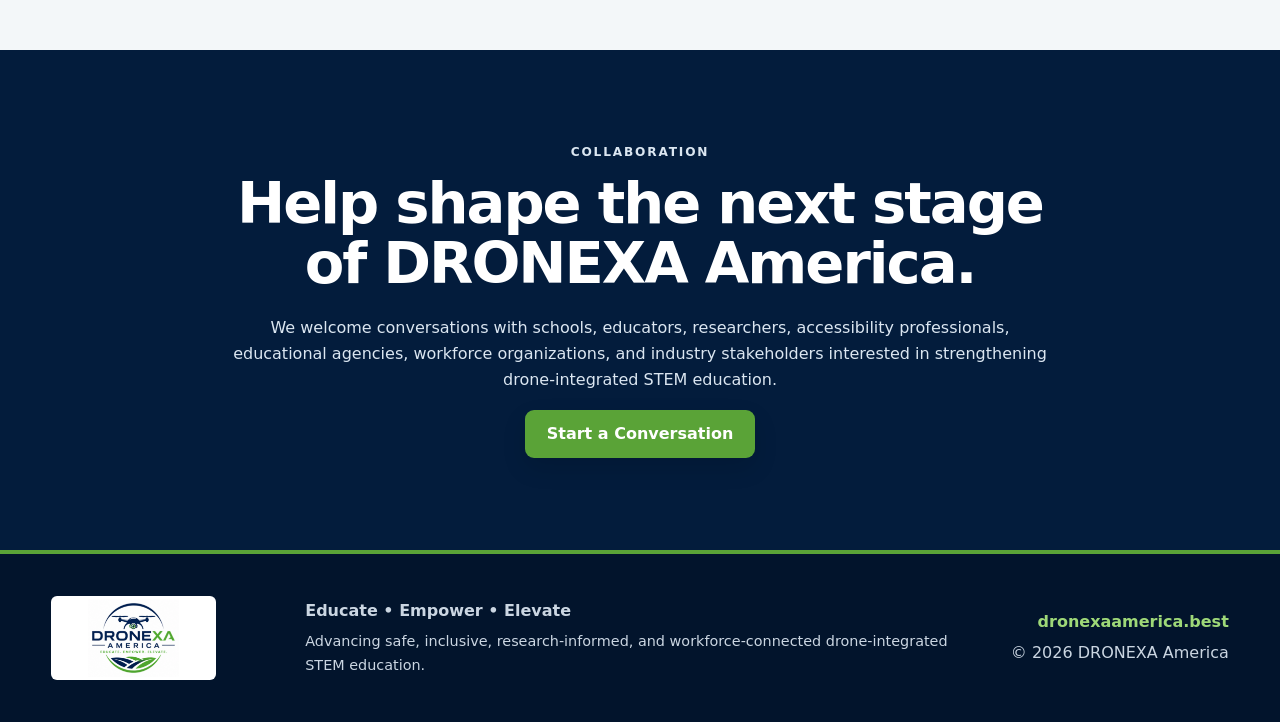
==== commit 7d1db701: "Deploy final updated DRONEXA America website" ====
--- a/index.html
+++ b/index.html
@@ -47,16 +47,8 @@
             <span>Safety</span><span>Ethics</span><span>Instruction</span><span>Access</span><span>Workforce Readiness</span>
           </div>
         </div>
-        <div class="hero-visual">
-          <div class="x-mark" aria-hidden="true">
-            <span class="x-green"></span>
-            <span class="x-navy"></span>
-          </div>
-          <div class="hero-card">
-            <span class="card-kicker">DRONEXA America</span>
-            <strong>Drone-Integrated STEM Education</strong>
-            <small>Research → Resources → Implementation → Evidence → Refinement → Expansion</small>
-          </div>
+        <div class="hero-visual hero-photo-wrap">
+          <img class="hero-photo" src="hero-students-drone.png" alt="Students observing a drone during an outdoor STEM learning activity">
         </div>
       </div>
       <div class="hero-cut"></div>
@@ -175,7 +167,7 @@
           educational agencies, workforce organizations, and industry stakeholders interested in strengthening
           drone-integrated STEM education.
         </p>
-        <a class="btn btn-primary" href="mailto:info@dronexaamerica.best">Start a Conversation</a>
+        <a class="btn btn-primary" href="mailto:dronexaamerica@gmail.com">Start a Conversation</a>
       </div>
     </section>
   </main>
@@ -190,7 +182,6 @@
         <p>Advancing safe, inclusive, research-informed, and workforce-connected drone-integrated STEM education.</p>
       </div>
       <div class="footer-right">
-        <a href="mailto:info@dronexaamerica.best">info@dronexaamerica.best</a>
         <a href="https://dronexaamerica.best">dronexaamerica.best</a>
         <span>© <span id="year"></span> DRONEXA America</span>
       </div>
--- a/styles.css
+++ b/styles.css
@@ -301,3 +301,21 @@
   .founder-photo{min-height:260px}
 }
 @media (max-width:650px){.form-grid{grid-template-columns:1fr}}
+
+
+/* Supplied DRONEXA visuals */
+.hero-photo-wrap{min-height:430px;display:flex;align-items:center;justify-content:center}
+.hero-photo{width:100%;max-width:720px;aspect-ratio:776/535;object-fit:cover;border-radius:24px;box-shadow:0 24px 60px rgba(0,0,0,.28);border:1px solid rgba(255,255,255,.16)}
+.resource-with-cover{display:grid;grid-template-columns:190px 1fr;gap:24px;align-items:start}
+.resource-cover-link{display:block}
+.resource-cover{width:100%;height:auto;display:block;border-radius:10px;box-shadow:0 12px 26px rgba(0,0,0,.12);border:1px solid var(--line)}
+.resource-card-copy{min-width:0}
+.framework-cover-figure{margin:0 0 26px}
+.framework-cover-figure img{width:min(100%,520px);height:auto;display:block;border-radius:14px;box-shadow:0 16px 36px rgba(0,0,0,.12);border:1px solid var(--line)}
+@media (max-width:760px){
+  .hero-photo-wrap{min-height:0;margin-top:22px}
+  .hero-photo{border-radius:16px}
+  .resource-with-cover{grid-template-columns:1fr}
+  .resource-cover{max-width:300px;margin:0 auto}
+  .framework-cover-figure img{margin:0 auto}
+}
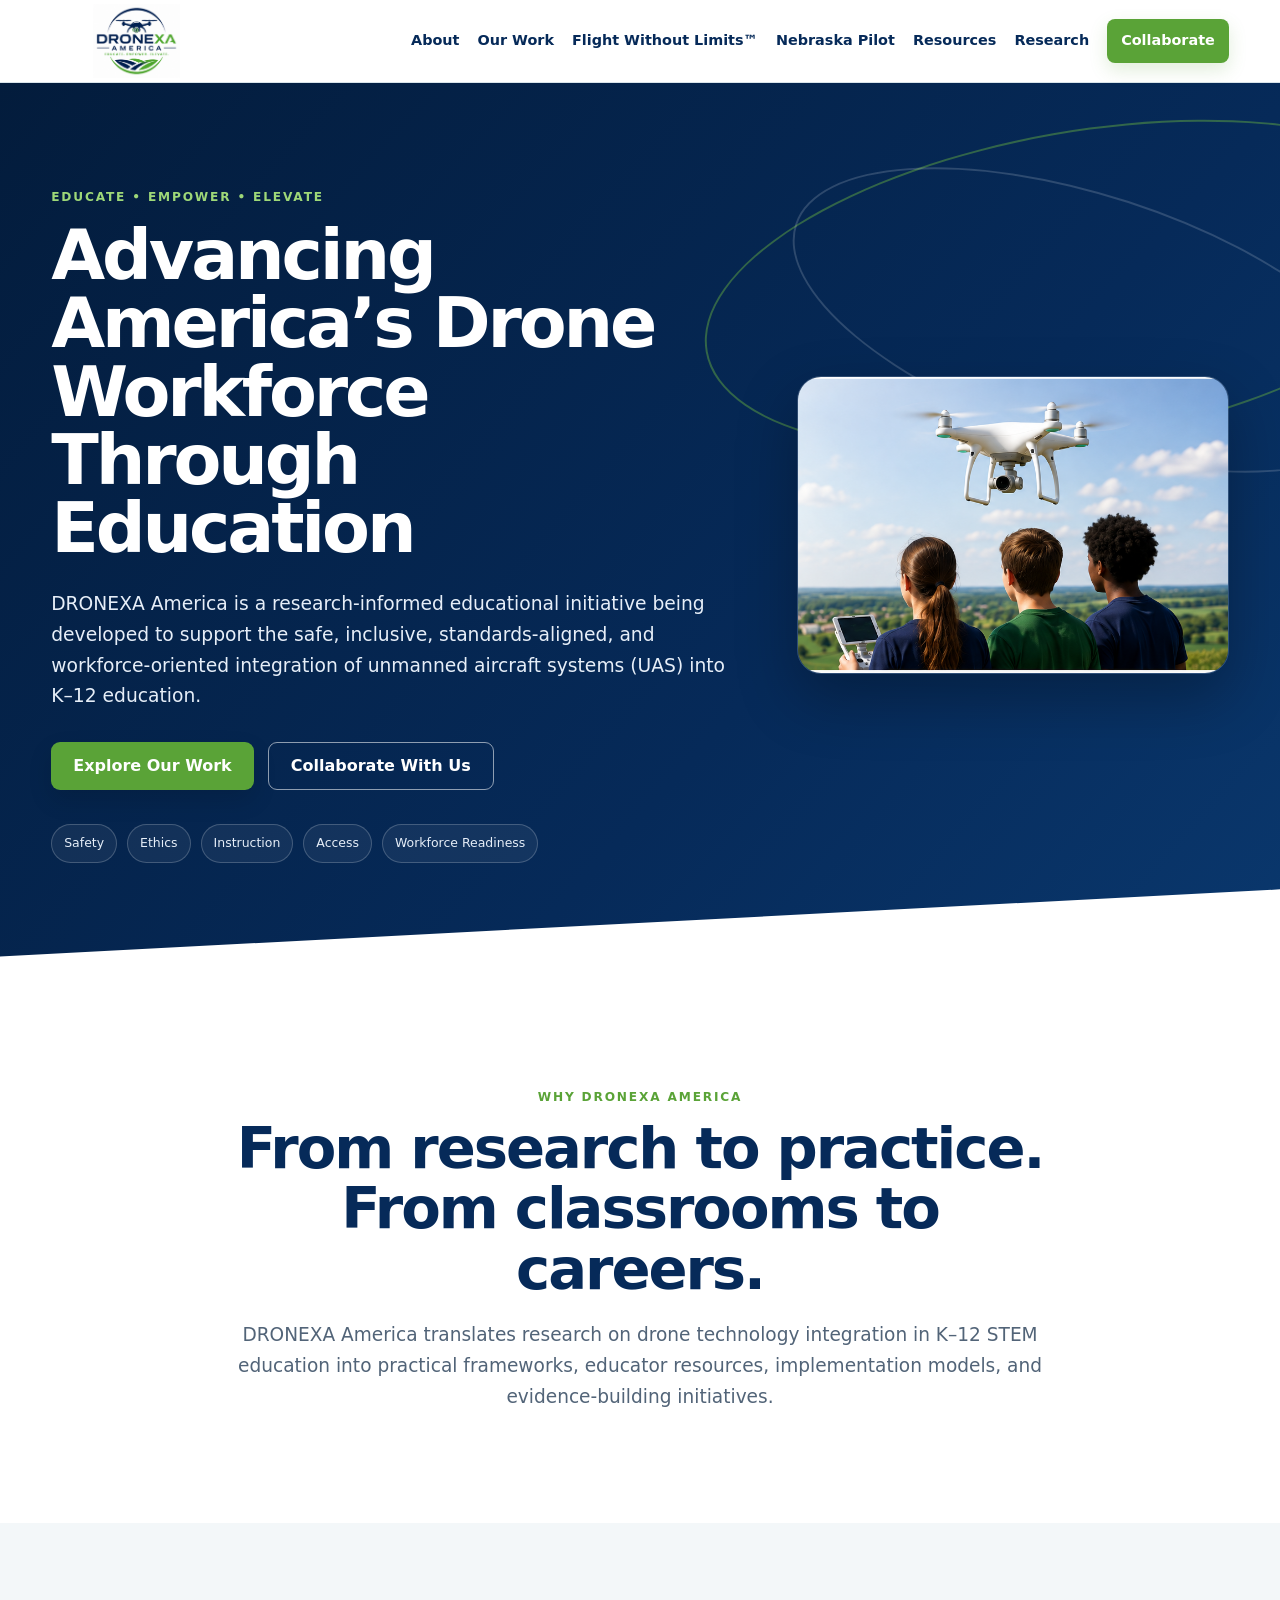
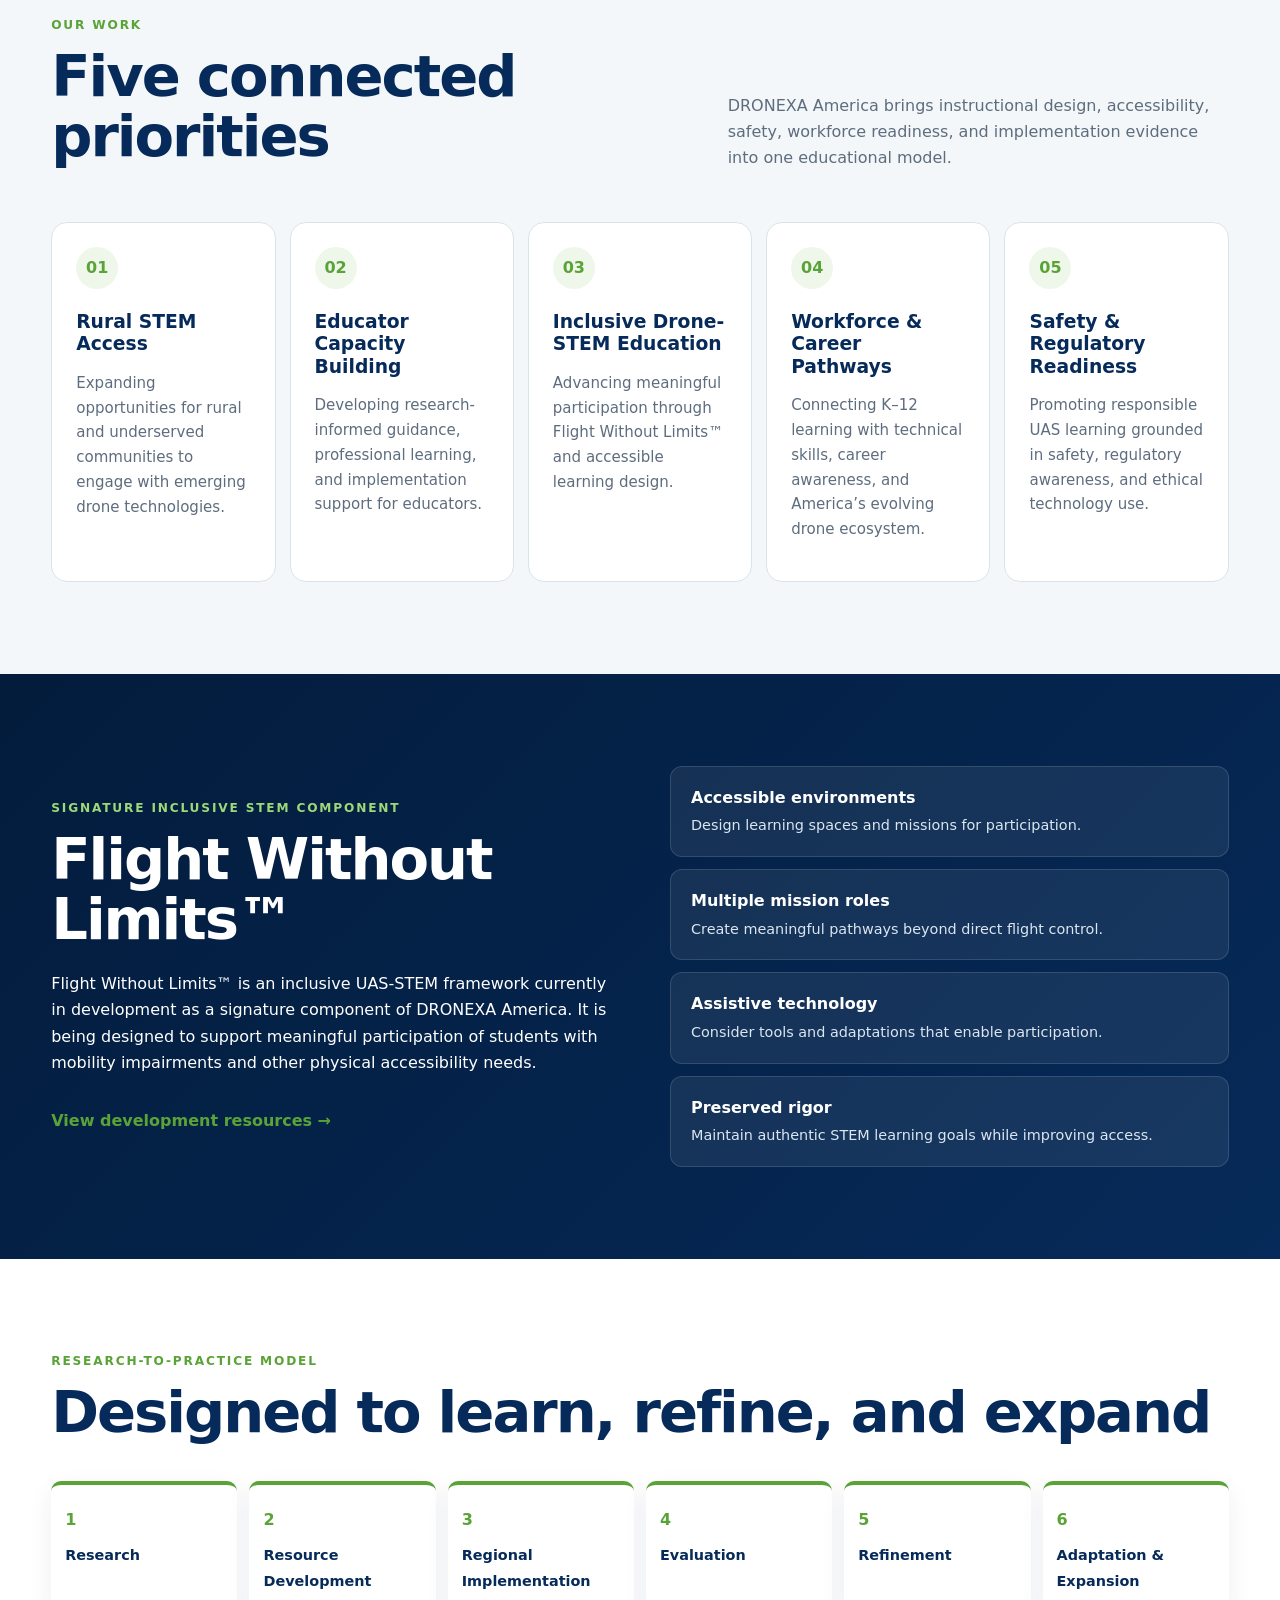
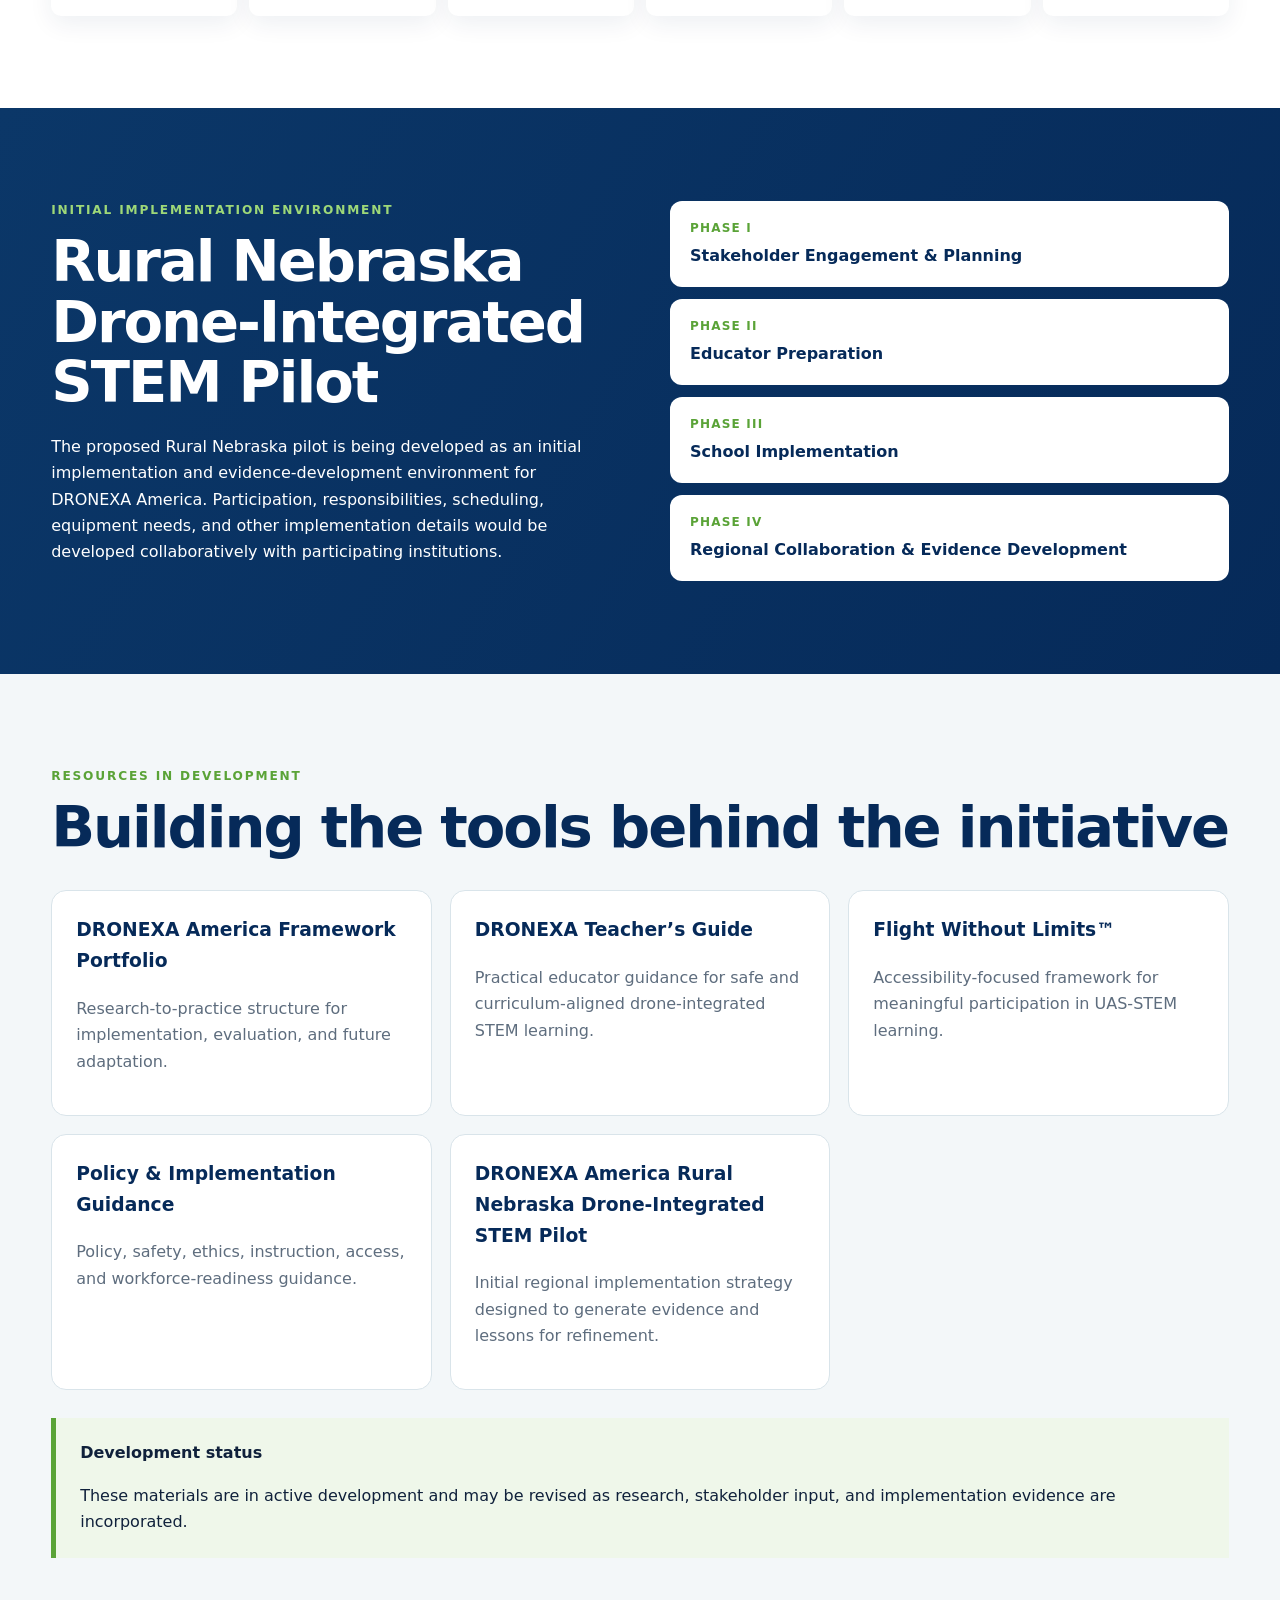
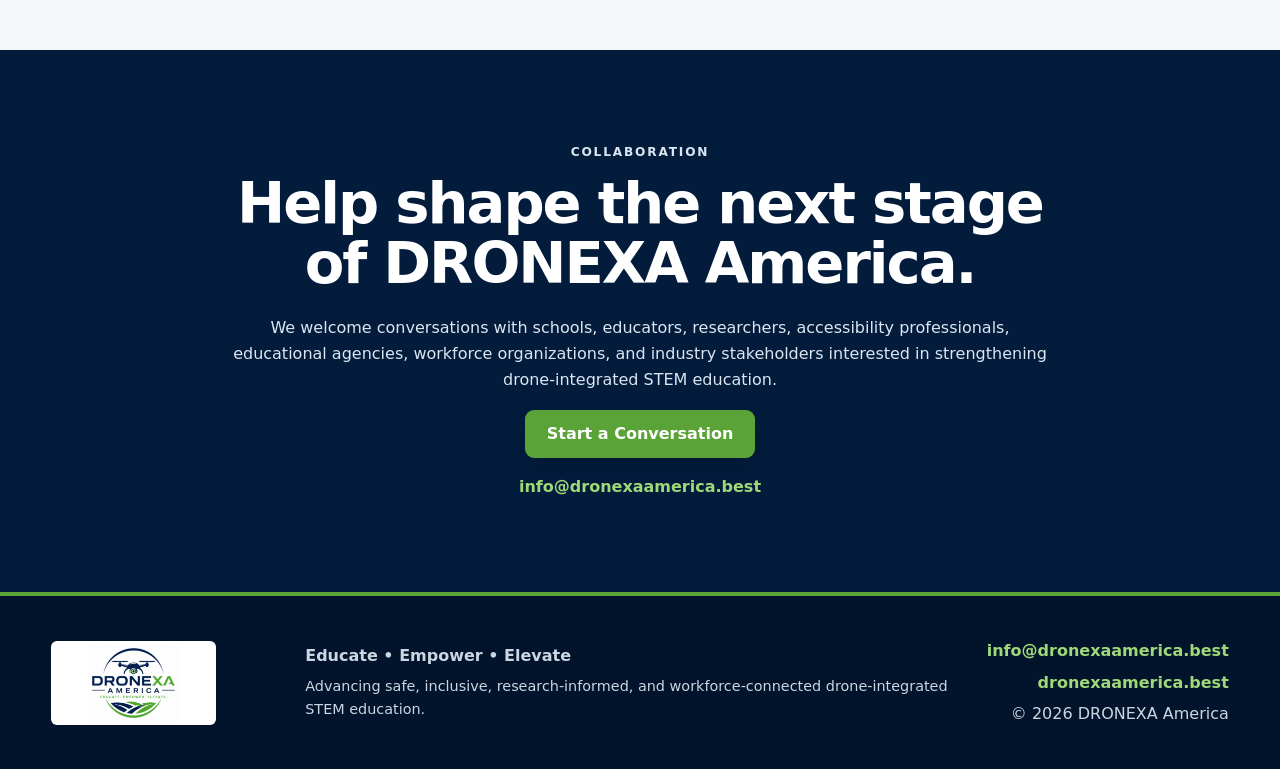
==== commit 976e0f5e: "Add files via upload" ====
--- a/index.html
+++ b/index.html
@@ -167,7 +167,8 @@
           educational agencies, workforce organizations, and industry stakeholders interested in strengthening
           drone-integrated STEM education.
         </p>
-        <a class="btn btn-primary" href="mailto:dronexaamerica@gmail.com">Start a Conversation</a>
+        <a class="btn btn-primary" href="mailto:info@dronexaamerica.best">Start a Conversation</a>
+        <p class="contact-email"><a href="mailto:info@dronexaamerica.best">info@dronexaamerica.best</a></p>
       </div>
     </section>
   </main>
@@ -182,6 +183,7 @@
         <p>Advancing safe, inclusive, research-informed, and workforce-connected drone-integrated STEM education.</p>
       </div>
       <div class="footer-right">
+        <a href="mailto:info@dronexaamerica.best">info@dronexaamerica.best</a>
         <a href="https://dronexaamerica.best">dronexaamerica.best</a>
         <span>© <span id="year"></span> DRONEXA America</span>
       </div>
--- a/styles.css
+++ b/styles.css
@@ -85,6 +85,9 @@
 .notice p{margin-bottom:0}
 .collaborate{text-align:center;background:var(--navy-deep);color:#fff}
 .collaborate p{color:#dbe6f1}
+.contact-email{margin:16px 0 0}
+.contact-email a{color:#9ed878;font-weight:800;text-decoration:none}
+.contact-email a:hover{text-decoration:underline}
 .site-footer{padding:42px 0;background:#02142c;color:#cbd6e2;border-top:4px solid var(--green)}
 .footer-grid{display:grid;grid-template-columns:220px 1fr auto;gap:34px;align-items:center}
 .footer-brand img{width:200px;height:72px;object-fit:cover;object-position:50% 48%;background:#fff;border-radius:6px}
